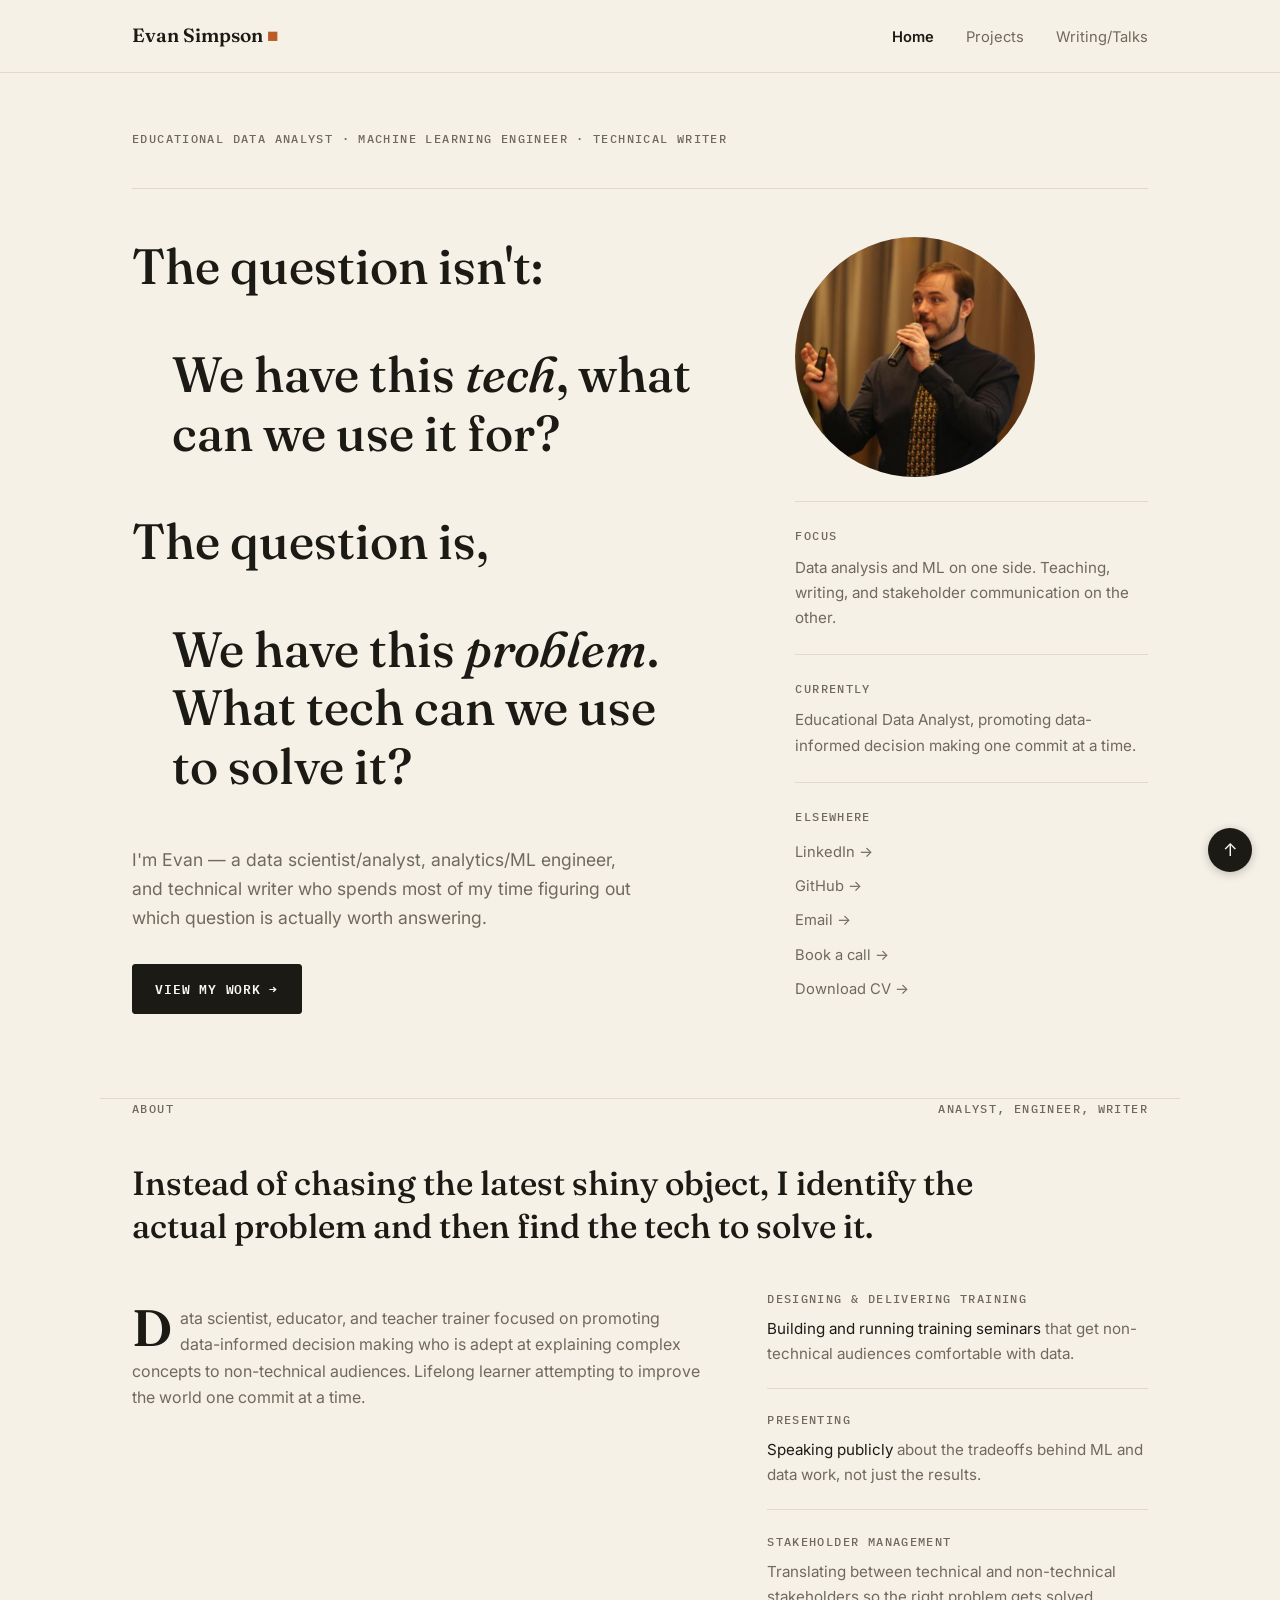
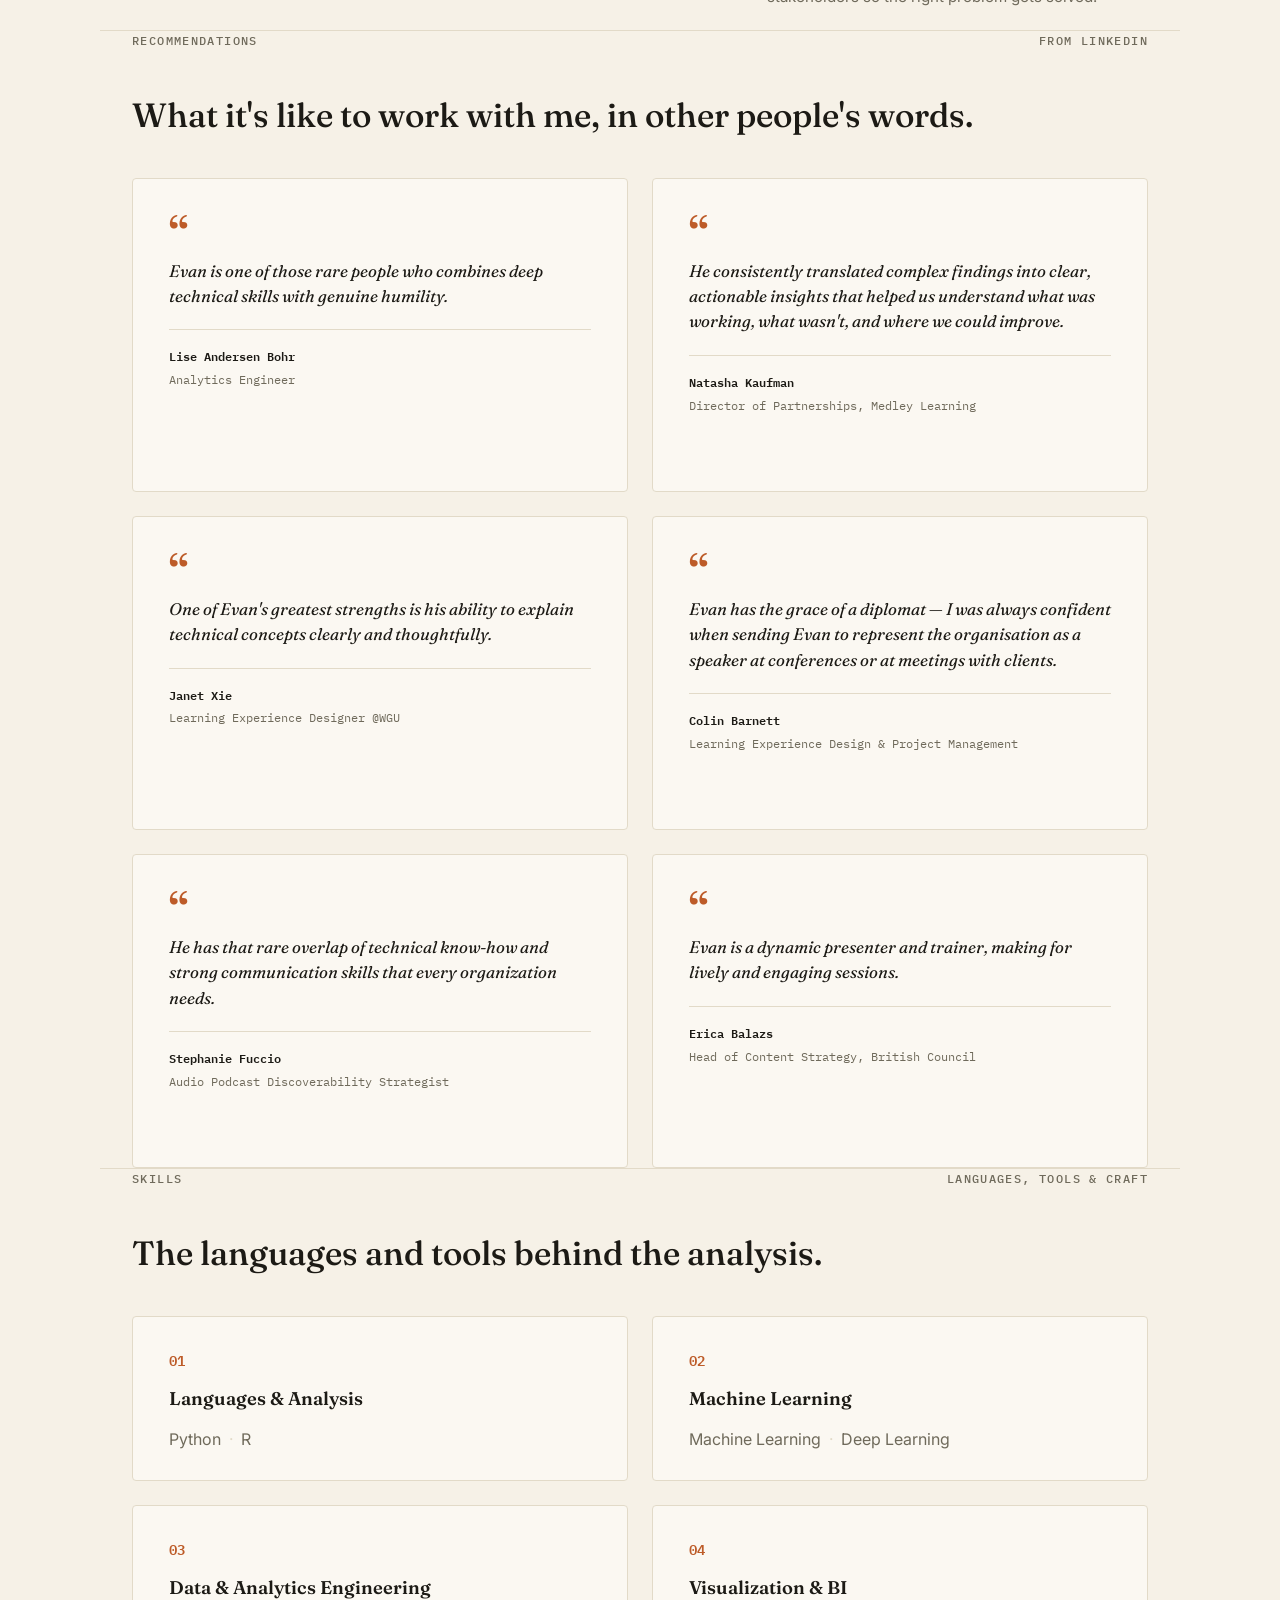
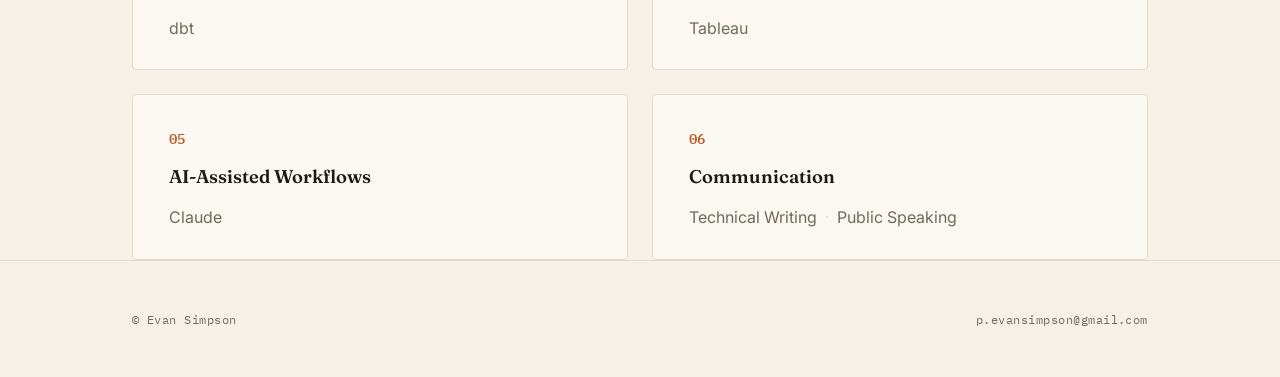
==== index.html @ 8a7291df "Refactor: Skills section" ====
<!DOCTYPE html>
<html lang="en">

<head>
    <meta charset="UTF-8">
    <meta name="viewport" content="width=device-width, initial-scale=1.0">
    <meta http-equiv="X-UA-Compatible" content="ie=edge">
    <link rel="stylesheet" href="https://use.fontawesome.com/releases/v5.4.1/css/all.css"
        integrity="sha384-5sAR7xN1Nv6T6+dT2mhtzEpVJvfS3NScPQTrOxhwjIuvcA67KV2R5Jz6kr4abQsz" crossorigin="anonymous">
    <link rel="stylesheet" href="style.css">
    <title>Evan Simpson's Portfolio</title>
</head>

<body>

    <nav class="site-nav" id="top">
        <div class="container">
            <span class="brand">Evan Simpson <span class="dot">&#9632;</span></span>
            <ul>
                <li><a href="index.html#top" class="active" aria-current="page">Home</a></li>
                <li><a href="projects.html">Projects</a></li>
                <li><a href="writing.html">Writing/Talks</a></li>
            </ul>
            <details class="nav-toggle">
                <summary>Menu</summary>
                <ul>
                    <li><a href="index.html#top" class="active" aria-current="page">Home</a></li>
                    <li><a href="projects.html">Projects</a></li>
                    <li><a href="writing.html">Writing/Talks</a></li>
                </ul>
            </details>
        </div>
    </nav>

    <header class="hero">
        <div class="container">
            <div class="hero-eyebrows">
                <span class="eyebrow">Educational Data Analyst &middot; Machine Learning Engineer &middot; Technical
                    Writer</span>
            </div>
            <div class="hero-grid">
                <div class="hero-main">
                    <h1>The question isn't: <blockquote>We have this <em>tech</em>, what can we use it for?</blockquote>
                        The question
                        is,<blockquote> We have this <em>problem</em>. What tech can we use to solve it?</blockquote>
                    </h1>
                    <p class="lede">I'm Evan — a data scientist/analyst, analytics/ML engineer, and technical writer who
                        spends most of
                        my time figuring out which question is actually worth answering.</p>
                    <a href="projects.html" class="btn">View my work &rarr;</a>
                </div>
                <div class="hero-sidebar">
                    <div class="stat-block hero-photo-row">
                        <img src="images/evan_simpson.png" alt="Evan Simpson presenting at a conference"
                            class="hero-photo">
                    </div>
                    <div class="stat-block">
                        <span class="eyebrow">Focus</span>
                        <p>Data analysis and ML on one side. Teaching, writing, and stakeholder communication on the
                            other.</p>
                    </div>
                    <div class="stat-block">
                        <span class="eyebrow">Currently</span>
                        <p>Educational Data Analyst, promoting data-informed decision making one commit at a time.</p>
                    </div>
                    <div class="stat-block">
                        <span class="eyebrow">Elsewhere</span>
                        <ul class="link-list">
                            <li><a href="https://www.linkedin.com/in/evansimpson1/">LinkedIn &rarr;</a></li>
                            <li><a href="https://github.com/educatorsRlearners">GitHub &rarr;</a></li>
                            <li><a href="mailto:p.evansimpson@gmail.com">Email &rarr;</a></li>
                            <li><a href="https://calendar.app.google/dnzTmX29tyfsdHUd6">Book a call &rarr;</a></li>
                            <li><a
                                    href="https://github.com/educatorsRlearners/portfolio.github.io/blob/master/evan_simpson_cv.pdf">Download
                                    CV &rarr;</a></li>
                        </ul>
                    </div>
                </div>
            </div>
        </div>
    </header>

    <main>

        <section id="about" class="container">
            <div class="section-header">
                <span class="eyebrow">About</span>
                <span class="eyebrow">Analyst, Engineer, Writer</span>
            </div>
            <h2>Instead of chasing the latest shiny object, I identify the actual problem and then find the tech to
                solve it.</h2>
            <div class="about-grid">
                <div class="copy">
                    <p>Data scientist, educator, and teacher trainer focused on promoting data-informed decision
                        making who is adept at explaining complex concepts to non-technical audiences. Lifelong
                        learner attempting to improve the world one commit at a time.</p>
                </div>
                <div class="capabilities">
                    <div class="cap">
                        <span class="eyebrow">Designing &amp; Delivering Training</span>
                        <p><a href="https://www.britishcouncil.cn/en/EAAST/clients">Building and running training
                                seminars</a> that get non-technical audiences comfortable with data.</p>
                    </div>
                    <div class="cap">
                        <span class="eyebrow">Presenting</span>
                        <p><a href="https://youtu.be/BpOrMErz988">Speaking publicly</a> about the tradeoffs behind ML
                            and data work, not just the results.</p>
                    </div>
                    <div class="cap">
                        <span class="eyebrow">Stakeholder Management</span>
                        <p>Translating between technical and non-technical stakeholders so the right problem gets
                            solved.</p>
                    </div>
                </div>
            </div>
        </section>

        <section id="recommendations" class="container">
            <div class="section-header">
                <span class="eyebrow">Recommendations</span>
                <span class="eyebrow">From LinkedIn</span>
            </div>
            <h2>What it's like to work with me, in other people's words.</h2>

            <div class="quote-grid">
                <blockquote class="quote-card">
                    <p>Evan is one of those rare people who combines deep technical skills with genuine
                        humility.</p>
                    <footer><span class="name">Lise Andersen Bohr</span><span class="role">Analytics Engineer</span>
                    </footer>
                </blockquote>
                <blockquote class="quote-card">
                    <p>He consistently translated complex findings into clear, actionable insights that
                        helped us understand what was working, what wasn't, and where we could improve.</p>
                    <footer><span class="name">Natasha Kaufman</span><span class="role">Director of Partnerships,
                            Medley Learning</span></footer>
                </blockquote>
                <blockquote class="quote-card">
                    <p>One of Evan's greatest strengths is his ability to explain technical concepts clearly
                        and thoughtfully.</p>
                    <footer><span class="name">Janet Xie</span><span class="role">Learning Experience Designer @WGU
                        </span></footer>
                </blockquote>
                <blockquote class="quote-card">
                    <p>Evan has the grace of a diplomat &mdash; I was always confident when sending Evan to
                        represent the organisation as a speaker at conferences or at meetings with clients.
                    </p>
                    <footer><span class="name">Colin Barnett</span><span class="role">Learning Experience Design
                            &amp; Project Management</span></footer>
                </blockquote>
                <blockquote class="quote-card">
                    <p>He has that rare overlap of technical know-how and strong communication skills that
                        every organization needs.</p>
                    <footer><span class="name">Stephanie Fuccio</span><span class="role">Audio Podcast
                            Discoverability Strategist</span></footer>
                </blockquote>
                <blockquote class="quote-card">
                    <p>Evan is a dynamic presenter and trainer, making for lively and engaging sessions.</p>
                    <footer><span class="name">Erica Balazs</span><span class="role">Head of Content Strategy,
                            British Council</span></footer>
                </blockquote>
            </div>
        </section>

        <section id="skills" class="container">
            <div class="section-header">
                <span class="eyebrow">Skills</span>
                <span class="eyebrow">Languages, Tools &amp; Craft</span>
            </div>
            <h2>The languages and tools behind the analysis.</h2>

            <div class="skill-grid">
                <div class="skill-card">
                    <span class="skill-card-idx">01</span>
                    <h3>Languages &amp; Analysis</h3>
                    <div class="skills-tags-row">
                        <span>Python</span>
                        <span>R</span>
                    </div>
                </div>
                <div class="skill-card">
                    <span class="skill-card-idx">02</span>
                    <h3>Machine Learning</h3>
                    <div class="skills-tags-row">
                        <span>Machine Learning</span>
                        <span>Deep Learning</span>
                    </div>
                </div>
                <div class="skill-card">
                    <span class="skill-card-idx">03</span>
                    <h3>Data &amp; Analytics Engineering</h3>
                    <div class="skills-tags-row">
                        <span>dbt</span>
                    </div>
                </div>
                <div class="skill-card">
                    <span class="skill-card-idx">04</span>
                    <h3>Visualization &amp; BI</h3>
                    <div class="skills-tags-row">
                        <span>Tableau</span>
                    </div>
                </div>
                <div class="skill-card">
                    <span class="skill-card-idx">05</span>
                    <h3>AI-Assisted Workflows</h3>
                    <div class="skills-tags-row">
                        <span>Claude</span>
                    </div>
                </div>
                <div class="skill-card">
                    <span class="skill-card-idx">06</span>
                    <h3>Communication</h3>
                    <div class="skills-tags-row">
                        <span>Technical Writing</span>
                        <span>Public Speaking</span>
                    </div>
                </div>
            </div>
        </section>

    </main>

    <footer>
        <div class="container">
            <span>&copy; Evan Simpson</span>
            <a href="mailto:p.evansimpson@gmail.com">p.evansimpson@gmail.com</a>
        </div>
    </footer>

    <a href="#top" class="back-to-top" aria-label="Back to top">&uarr;</a>

</body>

</html>
---- style.css ----
/* global */
@import url('https://fonts.googleapis.com/css2?family=Fraunces:ital,opsz,wght@0,9..144,400;0,9..144,600;1,9..144,500;1,9..144,600&family=IBM+Plex+Mono:wght@500;600&family=Inter:wght@400;500;600;700&display=swap');

:root {
    --bg: #f6f1e7;
    --surface: #fbf8f2;
    --border: #e2dac8;
    --ink: #1c1a15;
    --muted: #6f6a5b;
    --accent: #bd5b28;
}

* {
    box-sizing: border-box;
}

html {
    scroll-behavior: smooth;
}

body {
    margin: 0;
    padding: 0;
    font-family: 'Inter', sans-serif;
    background-color: var(--bg);
    color: var(--muted);
    line-height: 1.65;
}

a {
    color: var(--ink);
    text-decoration: none;
}

.container {
    max-width: 1080px;
    margin: 0 auto;
    padding: 0 2rem;
}

/* eyebrow / mono label system */
.eyebrow {
    font-family: 'IBM Plex Mono', monospace;
    font-size: 0.72rem;
    font-weight: 500;
    letter-spacing: 0.12em;
    text-transform: uppercase;
    color: var(--muted);
    display: flex;
    align-items: baseline;
    gap: 0.5rem;
}

/* nav */
.site-nav {
    border-bottom: 1px solid var(--border);
    background: var(--bg);
}

.site-nav .container {
    display: flex;
    align-items: center;
    justify-content: space-between;
    height: 4.5rem;
}

.site-nav .brand {
    font-family: 'Fraunces', serif;
    font-size: 1.2rem;
    font-weight: 600;
    color: var(--ink);
}

.site-nav .brand .dot {
    color: var(--accent);
}

.site-nav ul {
    list-style: none;
    display: flex;
    gap: 2rem;
    margin: 0;
    padding: 0;
}

.site-nav ul a {
    font-size: 0.92rem;
    color: var(--muted);
    transition: color 0.15s;
}

.site-nav ul a:hover {
    color: var(--ink);
}

.site-nav ul a.active {
    color: var(--ink);
    font-weight: 600;
}

/* mobile nav toggle (CSS-only, no JS) */
.nav-toggle {
    display: none;
}

/* hero */
.hero {
    padding: 3.5rem 0 4.5rem;
}

.hero-eyebrows {
    display: flex;
    justify-content: space-between;
    padding-bottom: 2.5rem;
    border-bottom: 1px solid var(--border);
    margin-bottom: 3rem;
}

.hero-grid {
    display: grid;
    grid-template-columns: 1.7fr 1fr;
    gap: 4rem;
}

.hero h1 {
    font-family: 'Fraunces', serif;
    font-weight: 500;
    font-size: 3.1rem;
    line-height: 1.18;
    color: var(--ink);
    margin: 0 0 1.5rem;
}

.hero h1 em {
    font-style: italic;
}

.hero h1 .accent {
    font-style: italic;
    color: var(--accent);
}

.hero .lede {
    font-size: 1.1rem;
    max-width: 46ch;
    margin: 0 0 2rem;
}

.btn {
    display: inline-flex;
    align-items: center;
    gap: 0.5rem;
    font-family: 'IBM Plex Mono', monospace;
    font-size: 0.8rem;
    letter-spacing: 0.06em;
    text-transform: uppercase;
    font-weight: 600;
    color: var(--surface);
    background: var(--ink);
    border: 1px solid var(--ink);
    padding: 0.85rem 1.4rem;
    border-radius: 3px;
    transition: background 0.15s, color 0.15s;
}

.btn:hover {
    background: var(--accent);
    border-color: var(--accent);
}

/* hero sidebar */
.hero-sidebar {
    display: flex;
    flex-direction: column;
}

.hero-sidebar .stat-block {
    padding: 1.5rem 0;
    border-bottom: 1px solid var(--border);
}

.hero-sidebar .stat-block:first-child {
    padding-top: 0;
}

.hero-sidebar .stat-block:last-child {
    border-bottom: none;
}

.hero-photo-row {
    display: flex;
    align-items: center;
    gap: 1.25rem;
}

.hero-photo {
    width: 240px;
    height: 240px;
    border-radius: 50%;
    object-fit: cover;
    object-position: center 15%;
    flex-shrink: 0;
}

.hero-photo-row .name {
    font-family: 'Fraunces', serif;
    font-weight: 600;
    color: var(--ink);
    font-size: 1.05rem;
}

.stat-block p {
    margin: 0.6rem 0 0;
    font-size: 0.95rem;
}

.stat-block .link-list {
    list-style: none;
    margin: 0.75rem 0 0;
    padding: 0;
    display: flex;
    flex-direction: column;
    gap: 0.5rem;
}

.stat-block .link-list a {
    font-size: 0.92rem;
    color: var(--muted);
    transition: color 0.15s;
}

.stat-block .link-list a:hover {
    color: var(--accent);
}

/* sections */
section {
    padding: 4.5rem 0;
    border-top: 1px solid var(--border);
}

.section-header {
    display: flex;
    justify-content: space-between;
    align-items: baseline;
    margin-bottom: 2.75rem;
}

section h2,
.page-title h1 {
    font-family: 'Fraunces', serif;
    font-weight: 500;
    font-size: 2.1rem;
    line-height: 1.3;
    color: var(--ink);
    max-width: 42ch;
    margin: 0 0 2.5rem;
}

section h2 em {
    font-style: italic;
    color: var(--accent);
}

/* page-title (Projects / Writing page headers, reuses .hero-eyebrows) */
.page-title {
    padding: 3rem 0 1rem;
}

.page-title h1 {
    margin: 0;
}

/* about */
#about .about-grid {
    display: grid;
    grid-template-columns: 1.5fr 1fr;
    gap: 4rem;
}

#about .about-grid>.copy p:first-of-type::first-letter {
    font-family: 'Fraunces', serif;
    font-size: 3.2rem;
    font-weight: 600;
    color: var(--ink);
    float: left;
    line-height: 0.85;
    padding: 0.1rem 0.5rem 0 0;
}

#about .capabilities {
    display: flex;
    flex-direction: column;
}

#about .capabilities .cap {
    padding: 1.35rem 0;
    border-bottom: 1px solid var(--border);
}

#about .capabilities .cap:first-child {
    padding-top: 0;
}

#about .capabilities .cap:last-child {
    border-bottom: none;
}

#about .capabilities .eyebrow {
    margin-bottom: 0.5rem;
}

#about .capabilities p {
    margin: 0;
    font-size: 0.95rem;
}

/* index rows (skills, projects, writing) */
.index-row {
    display: grid;
    grid-template-columns: 3rem 1fr;
    gap: 1.5rem;
    padding: 1.75rem 0;
    border-top: 1px solid var(--border);
}

.index-row .idx {
    font-family: 'IBM Plex Mono', monospace;
    font-size: 0.85rem;
    color: var(--accent);
    font-weight: 600;
    padding-top: 0.2rem;
}

.index-row h3 {
    font-family: 'Fraunces', serif;
    font-weight: 600;
    font-size: 1.15rem;
    color: var(--ink);
    margin: 0 0 0.5rem;
}

.index-row h3 a {
    color: var(--ink);
}

.index-row h3 a:hover {
    color: var(--accent);
}

.index-row p {
    margin: 0 0 0.6rem;
    font-size: 0.98rem;
}

.tag-line {
    font-family: 'IBM Plex Mono', monospace;
    font-size: 0.78rem;
    color: var(--muted);
    letter-spacing: 0.02em;
}

.tag-line .impact {
    color: var(--accent);
    text-transform: uppercase;
    letter-spacing: 0.08em;
    font-weight: 600;
    margin-right: 0.5rem;
}

.skills-tags-row {
    display: flex;
    flex-wrap: wrap;
    gap: 0.4rem 0;
}

.skills-tags-row span:not(:last-child)::after {
    content: "\00b7";
    margin: 0 0.5rem;
    color: var(--border);
}

.skills-tags-row a {
    color: var(--muted);
}

.skills-tags-row a:hover {
    color: var(--accent);
}

/* recommendations */
.quote-grid {
    display: grid;
    grid-template-columns: 1fr 1fr;
    gap: 1.5rem;
}

.quote-card {
    margin: 0;
    padding: 2rem 2.25rem 1.75rem;
    background: var(--surface);
    border: 1px solid var(--border);
    border-radius: 4px;
}

.quote-card::before {
    content: "\201C";
    display: block;
    font-family: 'Fraunces', serif;
    font-weight: 600;
    font-size: 2.75rem;
    line-height: 1;
    color: var(--accent);
    margin-bottom: 0.25rem;
}

.quote-card p {
    font-family: 'Fraunces', serif;
    font-style: italic;
    font-size: 1.05rem;
    color: var(--ink);
    line-height: 1.5;
    margin: 0 0 1.25rem;
}

.quote-card footer {
    font-family: 'IBM Plex Mono', monospace;
    font-size: 0.78rem;
    color: var(--muted);
    display: flex;
    flex-direction: column;
    gap: 0.15rem;
    padding-top: 1rem;
    border-top: 1px solid var(--border);
}

.quote-card .name {
    color: var(--ink);
    font-weight: 600;
}

/* skills */
.skill-grid {
    display: grid;
    grid-template-columns: 1fr 1fr;
    gap: 1.5rem;
}

.skill-card {
    margin: 0;
    padding: 2rem 2.25rem 1.75rem;
    background: var(--surface);
    border: 1px solid var(--border);
    border-radius: 4px;
}

.skill-card-idx {
    display: block;
    font-family: 'IBM Plex Mono', monospace;
    font-size: 0.85rem;
    font-weight: 600;
    color: var(--accent);
    margin-bottom: 0.75rem;
}

.skill-card h3 {
    font-family: 'Fraunces', serif;
    font-weight: 600;
    font-size: 1.15rem;
    color: var(--ink);
    margin: 0 0 0.75rem;
}

.writing-subhead {
    font-family: 'IBM Plex Mono', monospace;
    font-size: 0.75rem;
    letter-spacing: 0.1em;
    text-transform: uppercase;
    color: var(--accent);
    margin: 2.5rem 0 0;
    padding-top: 2.5rem;
    border-top: 1px solid var(--border);
}

.writing-subhead:first-of-type {
    margin-top: 0;
    padding-top: 0;
    border-top: none;
}

.writing-subhead+.index-row {
    border-top: none;
    padding-top: 1.5rem;
}

/* footer */
footer {
    padding: 3rem 0;
    border-top: 1px solid var(--border);
}

footer .container {
    display: flex;
    justify-content: space-between;
    align-items: center;
    font-family: 'IBM Plex Mono', monospace;
    font-size: 0.78rem;
    letter-spacing: 0.04em;
    color: var(--muted);
}

footer a {
    color: var(--muted);
}

footer a:hover {
    color: var(--accent);
}

/* back to top */
.back-to-top {
    display: flex;
    align-items: center;
    justify-content: center;
    position: fixed;
    right: 1.75rem;
    bottom: 1.75rem;
    width: 2.75rem;
    height: 2.75rem;
    border-radius: 50%;
    background: var(--ink);
    color: var(--surface);
    font-size: 1.1rem;
    line-height: 1;
    box-shadow: 0 2px 10px rgba(28, 26, 21, 0.25);
    transition: background 0.15s;
    z-index: 20;
}

.back-to-top:hover {
    background: var(--accent);
}

/* responsive */
@media(max-width: 860px) {

    .hero-grid,
    #about .about-grid {
        grid-template-columns: 1fr;
        gap: 2.5rem;
    }

    .quote-grid,
    .skill-grid {
        grid-template-columns: 1fr;
    }

    .quote-card::before {
        font-size: 2.2rem;
    }

    .hero h1 {
        font-size: 2.3rem;
    }

    .site-nav ul {
        display: none;
    }

    section h2,
    .page-title h1 {
        font-size: 1.7rem;
    }

    .section-header {
        flex-direction: column;
        align-items: flex-start;
        gap: 0.5rem;
    }

    .site-nav .container {
        position: relative;
    }

    .nav-toggle {
        display: block;
    }

    .nav-toggle summary {
        list-style: none;
        cursor: pointer;
        font-family: 'IBM Plex Mono', monospace;
        font-size: 0.8rem;
        letter-spacing: 0.06em;
        text-transform: uppercase;
        color: var(--ink);
    }

    .nav-toggle summary::-webkit-details-marker {
        display: none;
    }

    .nav-toggle summary::after {
        content: "\2261";
        margin-left: 0.5rem;
    }

    .nav-toggle[open] summary::after {
        content: "\2715";
    }

    .nav-toggle ul {
        list-style: none;
        display: flex;
        flex-direction: column;
        gap: 1.25rem;
        margin: 0;
        padding: 1.5rem 2rem;
        position: absolute;
        top: 4.5rem;
        left: 0;
        right: 0;
        background: var(--bg);
        border-bottom: 1px solid var(--border);
        z-index: 10;
    }

    .nav-toggle ul a {
        font-size: 0.92rem;
        color: var(--muted);
    }

    .nav-toggle ul a.active {
        color: var(--ink);
        font-weight: 600;
    }
}
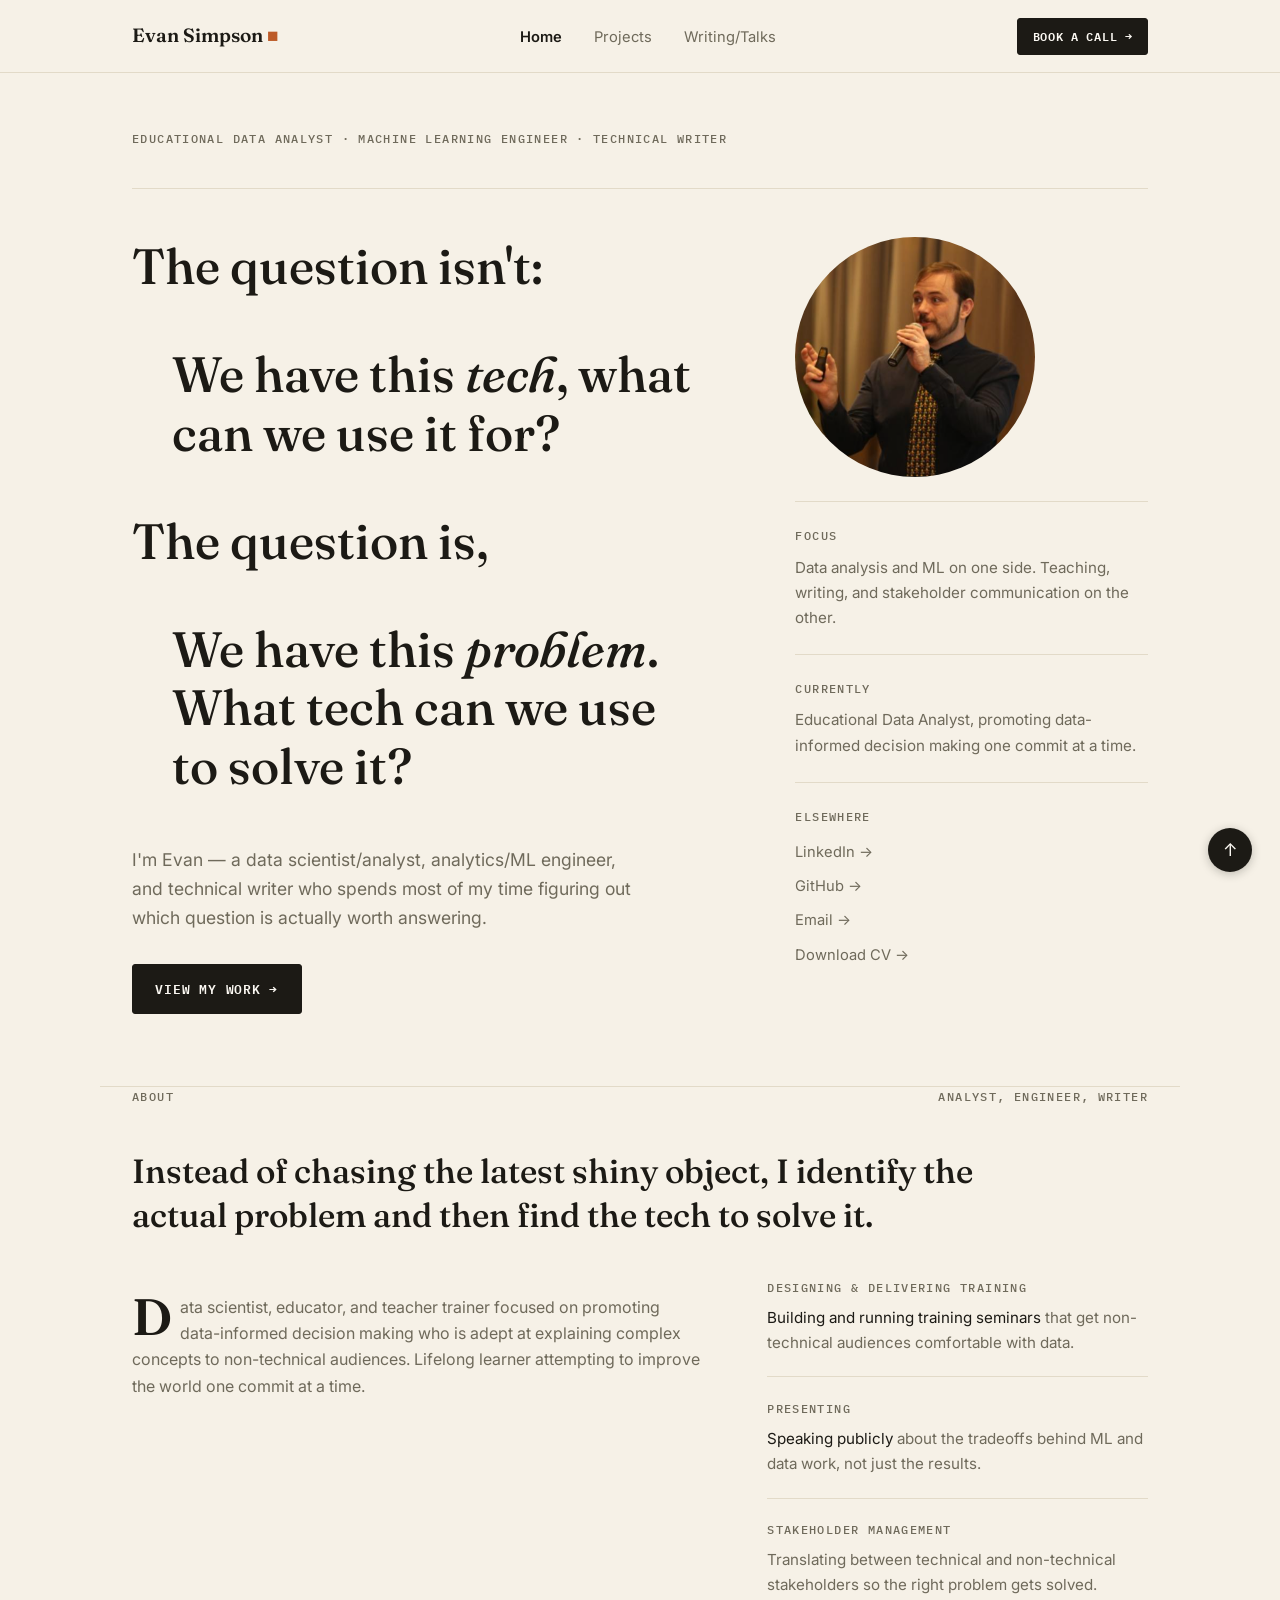
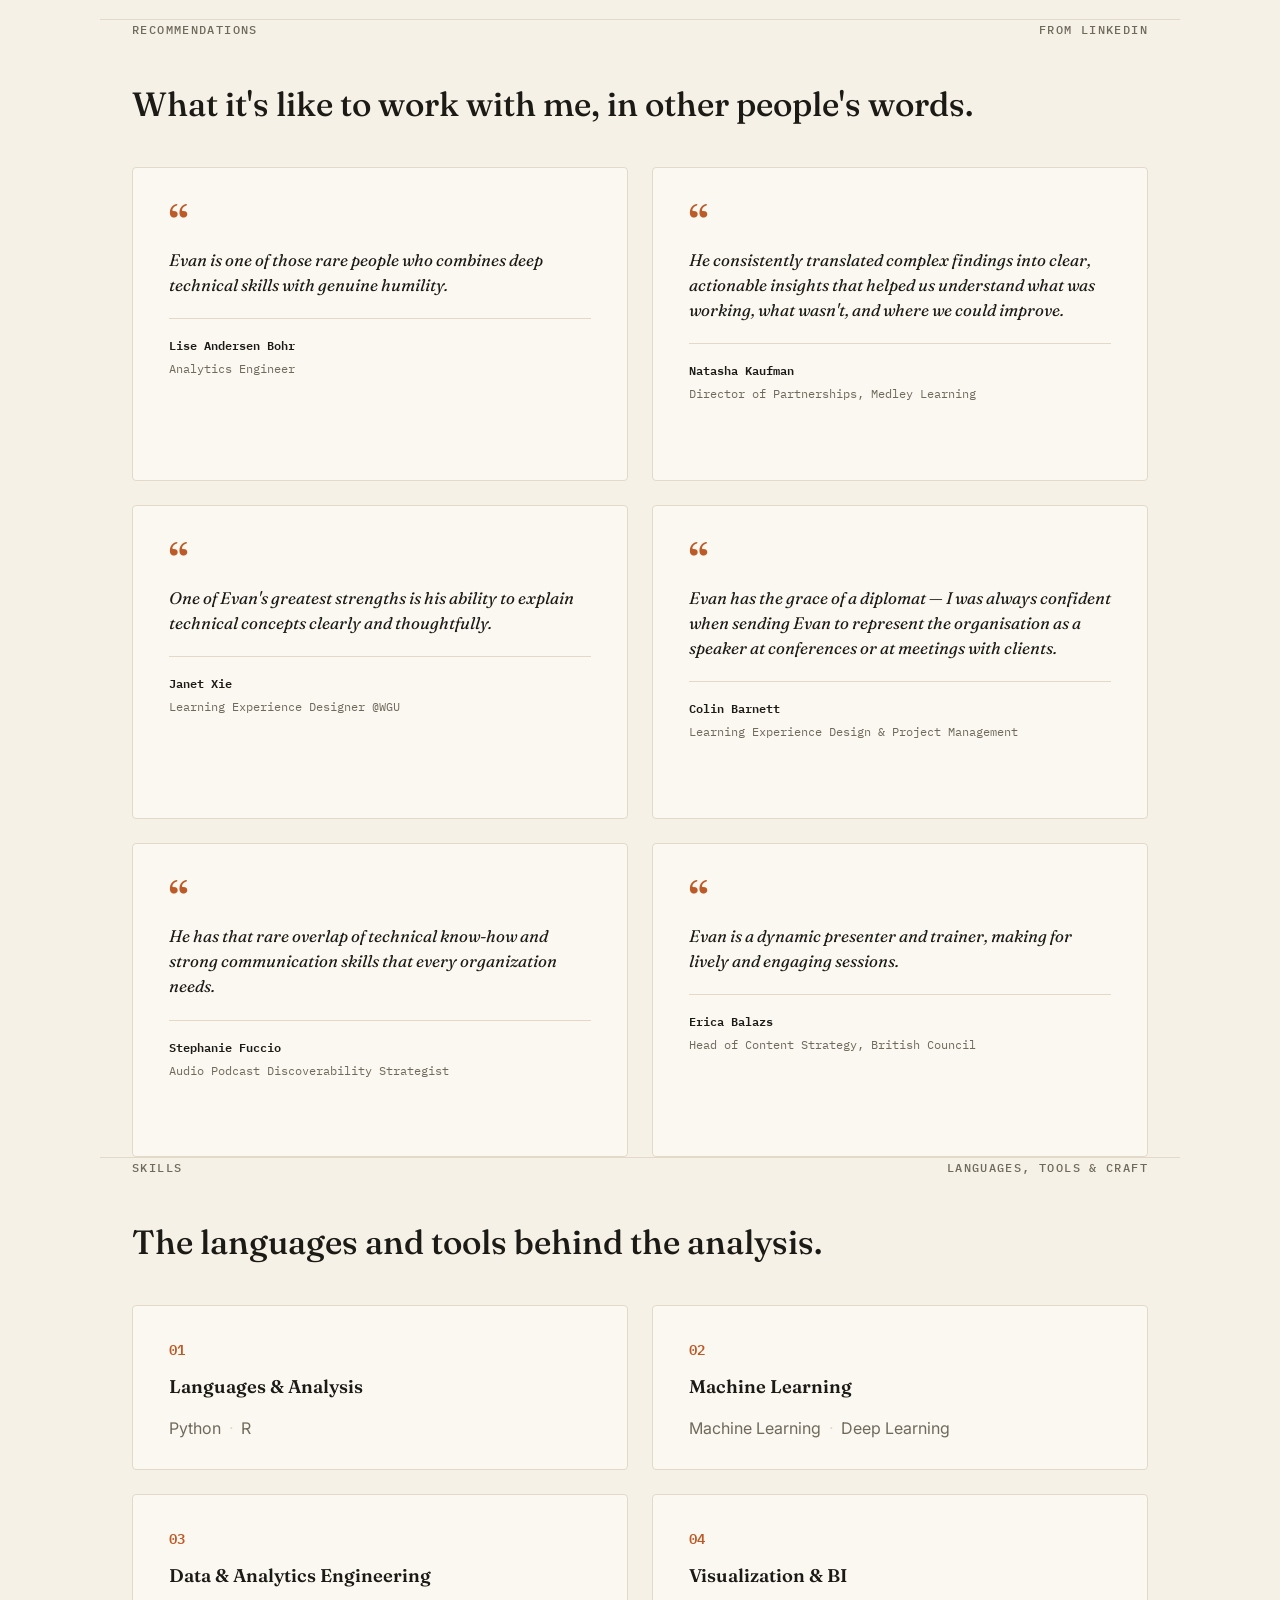
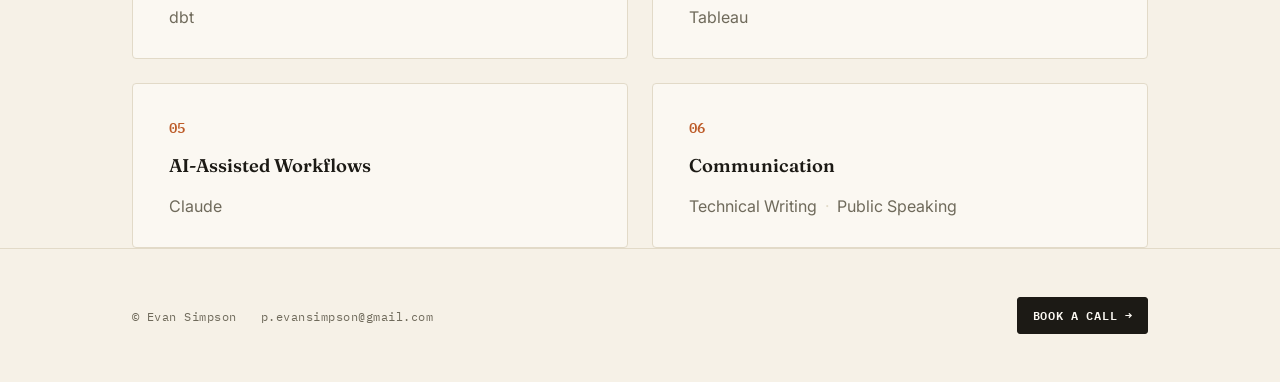
==== commit f19a2ce5: "Refactor: Creates 'Book A Call' Button" ====
--- a/index.html
+++ b/index.html
@@ -21,14 +21,17 @@
                 <li><a href="projects.html">Projects</a></li>
                 <li><a href="writing.html">Writing/Talks</a></li>
             </ul>
-            <details class="nav-toggle">
-                <summary>Menu</summary>
-                <ul>
-                    <li><a href="index.html#top" class="active" aria-current="page">Home</a></li>
-                    <li><a href="projects.html">Projects</a></li>
-                    <li><a href="writing.html">Writing/Talks</a></li>
-                </ul>
-            </details>
+            <div class="nav-actions">
+                <a href="https://calendar.app.google/dnzTmX29tyfsdHUd6" class="btn btn-sm nav-cta">Book a call &rarr;</a>
+                <details class="nav-toggle">
+                    <summary>Menu</summary>
+                    <ul>
+                        <li><a href="index.html#top" class="active" aria-current="page">Home</a></li>
+                        <li><a href="projects.html">Projects</a></li>
+                        <li><a href="writing.html">Writing/Talks</a></li>
+                    </ul>
+                </details>
+            </div>
         </div>
     </nav>
 
@@ -69,7 +72,6 @@
                             <li><a href="https://www.linkedin.com/in/evansimpson1/">LinkedIn &rarr;</a></li>
                             <li><a href="https://github.com/educatorsRlearners">GitHub &rarr;</a></li>
                             <li><a href="mailto:p.evansimpson@gmail.com">Email &rarr;</a></li>
-                            <li><a href="https://calendar.app.google/dnzTmX29tyfsdHUd6">Book a call &rarr;</a></li>
                             <li><a
                                     href="https://github.com/educatorsRlearners/portfolio.github.io/blob/master/evan_simpson_cv.pdf">Download
                                     CV &rarr;</a></li>
@@ -222,8 +224,11 @@
 
     <footer>
         <div class="container">
-            <span>&copy; Evan Simpson</span>
-            <a href="mailto:p.evansimpson@gmail.com">p.evansimpson@gmail.com</a>
+            <div class="footer-meta">
+                <span>&copy; Evan Simpson</span>
+                <a href="mailto:p.evansimpson@gmail.com">p.evansimpson@gmail.com</a>
+            </div>
+            <a href="https://calendar.app.google/dnzTmX29tyfsdHUd6" class="btn btn-sm">Book a call &rarr;</a>
         </div>
     </footer>
 
--- a/style.css
+++ b/style.css
@@ -98,6 +98,12 @@
     font-weight: 600;
 }
 
+.nav-actions {
+    display: flex;
+    align-items: center;
+    gap: 1.25rem;
+}
+
 /* mobile nav toggle (CSS-only, no JS) */
 .nav-toggle {
     display: none;
@@ -166,6 +172,11 @@
 .btn:hover {
     background: var(--accent);
     border-color: var(--accent);
+}
+
+.btn-sm {
+    padding: 0.5rem 0.9rem;
+    font-size: 0.72rem;
 }
 
 /* hero sidebar */
@@ -507,6 +518,12 @@
     font-size: 0.78rem;
     letter-spacing: 0.04em;
     color: var(--muted);
+}
+
+.footer-meta {
+    display: flex;
+    align-items: center;
+    gap: 1.5rem;
 }
 
 footer a {
@@ -634,4 +651,27 @@
         color: var(--ink);
         font-weight: 600;
     }
+
+    .nav-actions {
+        gap: 0.75rem;
+    }
+
+    .nav-cta {
+        padding: 0.4rem 0.7rem;
+        font-size: 0.68rem;
+    }
+}
+
+@media(max-width: 480px) {
+    footer .container {
+        flex-direction: column;
+        align-items: flex-start;
+        gap: 1rem;
+    }
+
+    .footer-meta {
+        flex-direction: column;
+        align-items: flex-start;
+        gap: 0.4rem;
+    }
 }
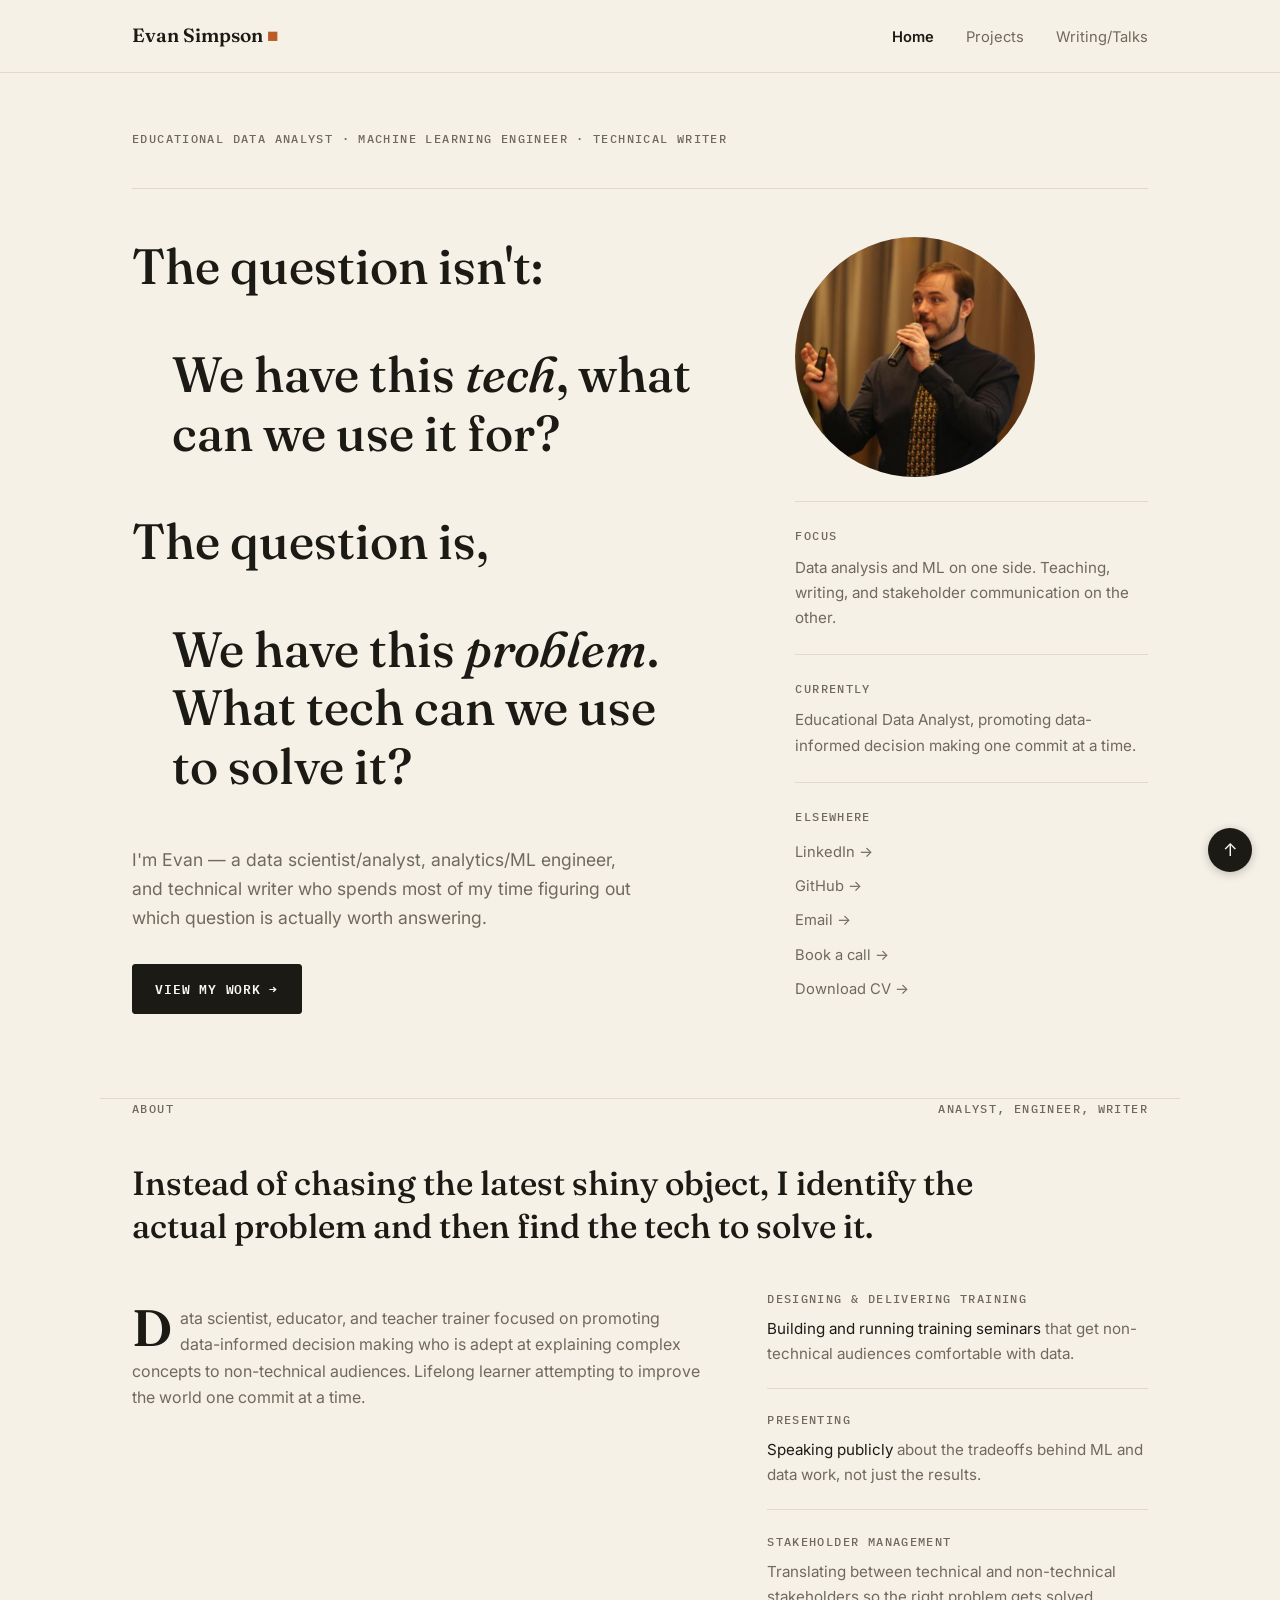
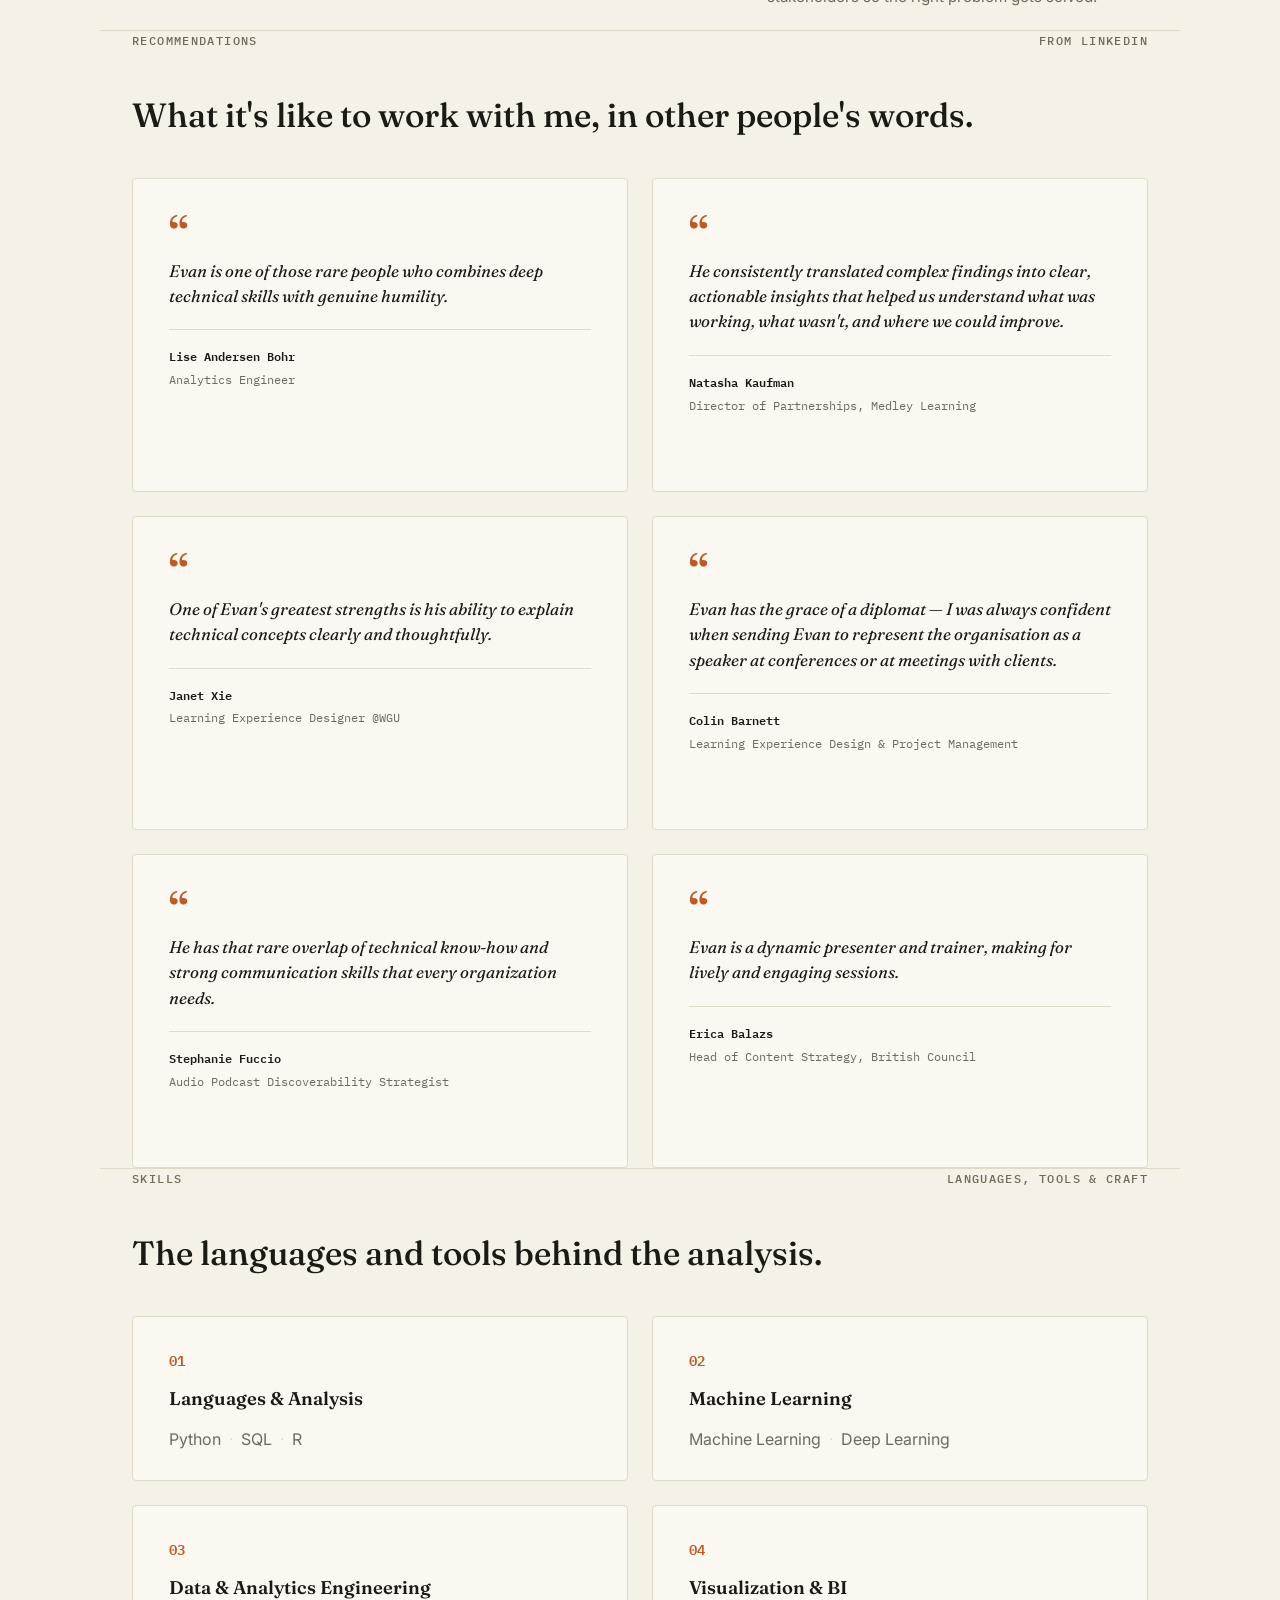
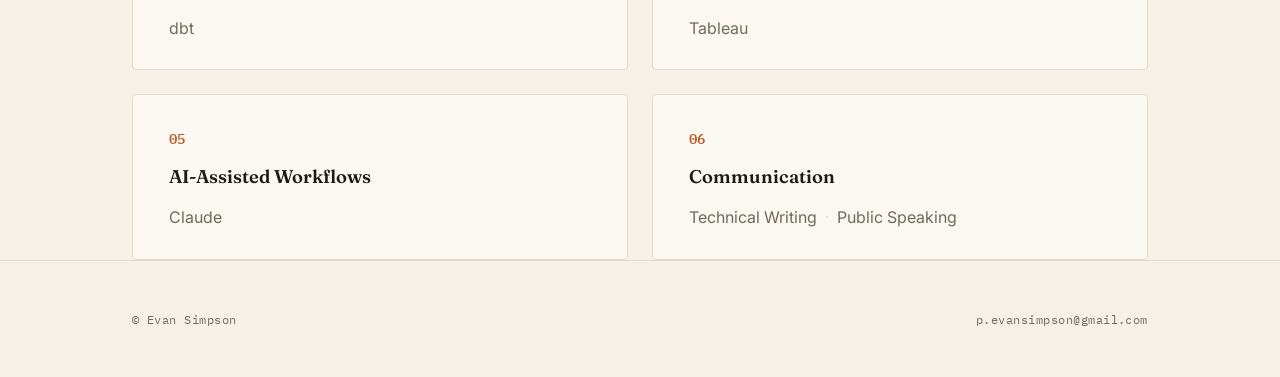
==== commit c500879d: "Feature: Adds SQL under languages" ====
--- a/index.html
+++ b/index.html
@@ -21,17 +21,14 @@
                 <li><a href="projects.html">Projects</a></li>
                 <li><a href="writing.html">Writing/Talks</a></li>
             </ul>
-            <div class="nav-actions">
-                <a href="https://calendar.app.google/dnzTmX29tyfsdHUd6" class="btn btn-sm nav-cta">Book a call &rarr;</a>
-                <details class="nav-toggle">
-                    <summary>Menu</summary>
-                    <ul>
-                        <li><a href="index.html#top" class="active" aria-current="page">Home</a></li>
-                        <li><a href="projects.html">Projects</a></li>
-                        <li><a href="writing.html">Writing/Talks</a></li>
-                    </ul>
-                </details>
-            </div>
+            <details class="nav-toggle">
+                <summary>Menu</summary>
+                <ul>
+                    <li><a href="index.html#top" class="active" aria-current="page">Home</a></li>
+                    <li><a href="projects.html">Projects</a></li>
+                    <li><a href="writing.html">Writing/Talks</a></li>
+                </ul>
+            </details>
         </div>
     </nav>
 
@@ -72,6 +69,7 @@
                             <li><a href="https://www.linkedin.com/in/evansimpson1/">LinkedIn &rarr;</a></li>
                             <li><a href="https://github.com/educatorsRlearners">GitHub &rarr;</a></li>
                             <li><a href="mailto:p.evansimpson@gmail.com">Email &rarr;</a></li>
+                            <li><a href="https://calendar.app.google/dnzTmX29tyfsdHUd6">Book a call &rarr;</a></li>
                             <li><a
                                     href="https://github.com/educatorsRlearners/portfolio.github.io/blob/master/evan_simpson_cv.pdf">Download
                                     CV &rarr;</a></li>
@@ -177,6 +175,7 @@
                     <h3>Languages &amp; Analysis</h3>
                     <div class="skills-tags-row">
                         <span>Python</span>
+                        <span>SQL</span>
                         <span>R</span>
                     </div>
                 </div>
@@ -224,11 +223,8 @@
 
     <footer>
         <div class="container">
-            <div class="footer-meta">
-                <span>&copy; Evan Simpson</span>
-                <a href="mailto:p.evansimpson@gmail.com">p.evansimpson@gmail.com</a>
-            </div>
-            <a href="https://calendar.app.google/dnzTmX29tyfsdHUd6" class="btn btn-sm">Book a call &rarr;</a>
+            <span>&copy; Evan Simpson</span>
+            <a href="mailto:p.evansimpson@gmail.com">p.evansimpson@gmail.com</a>
         </div>
     </footer>
 
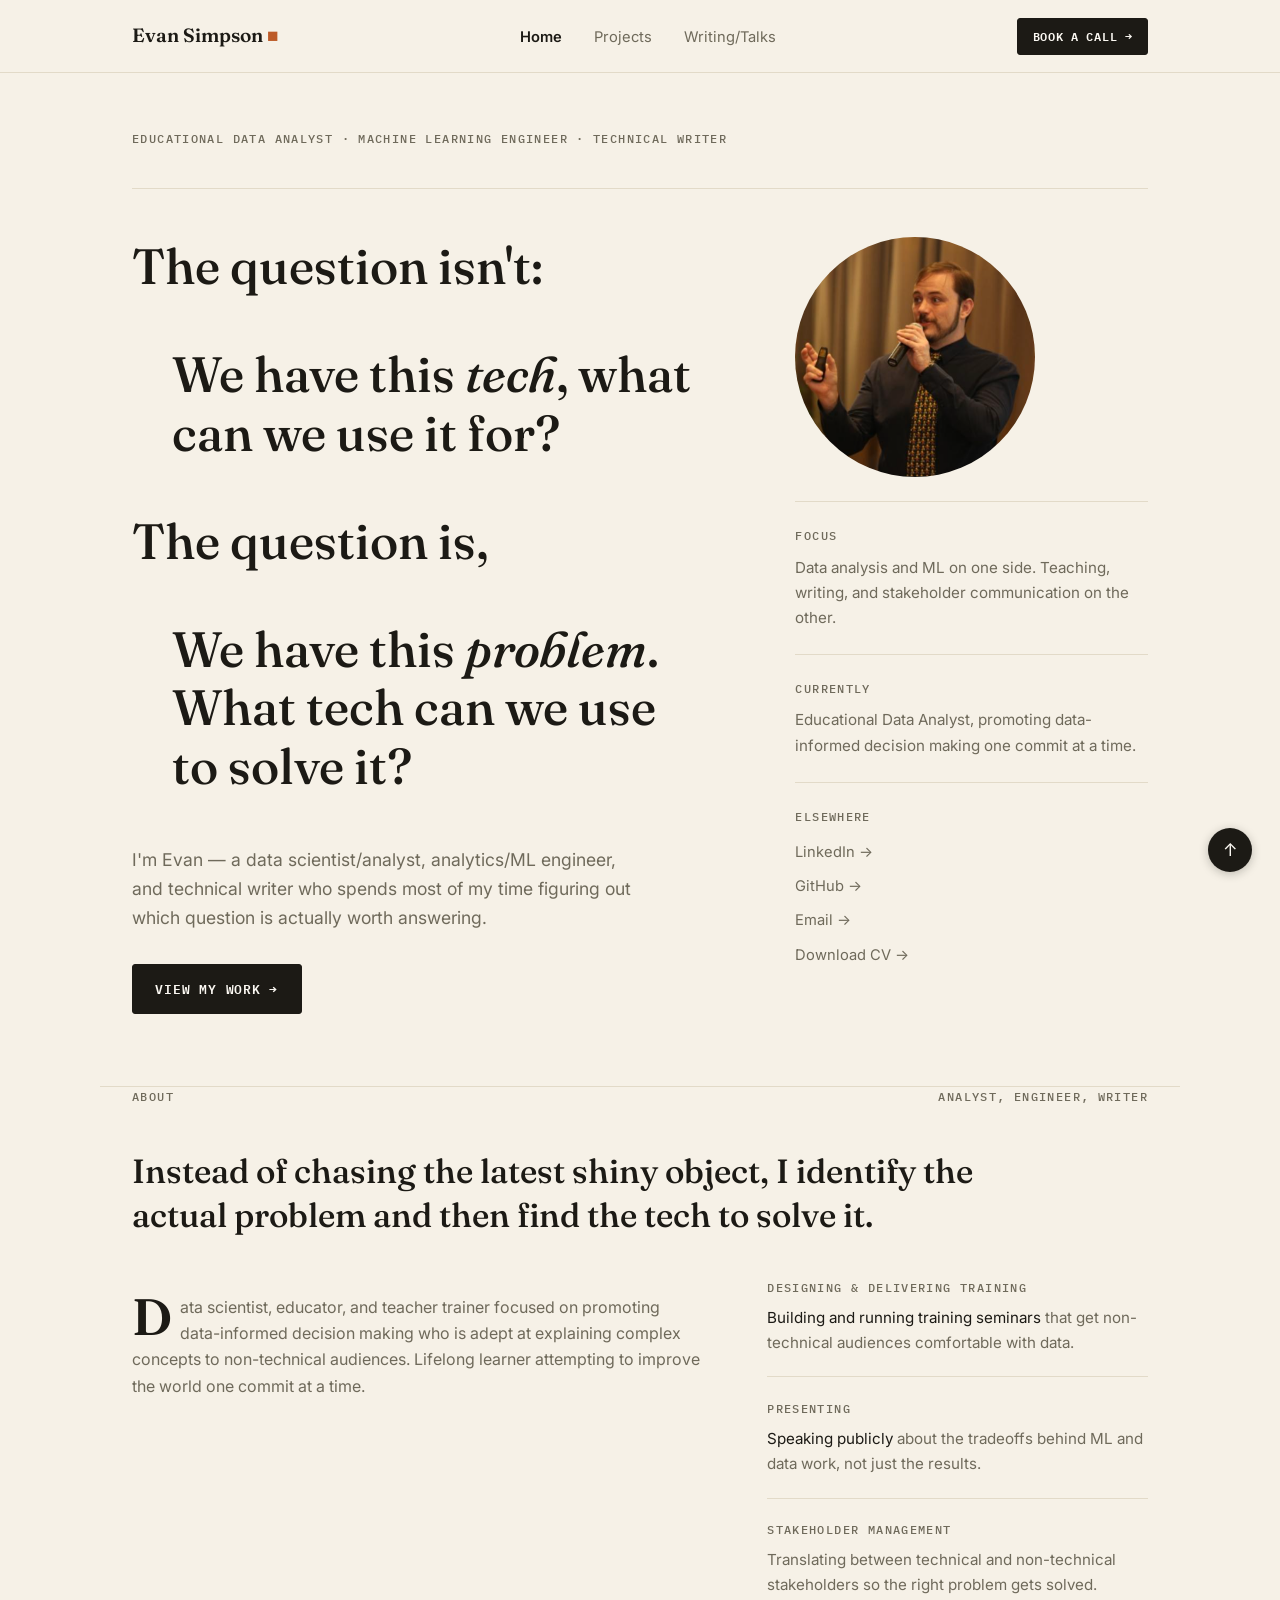
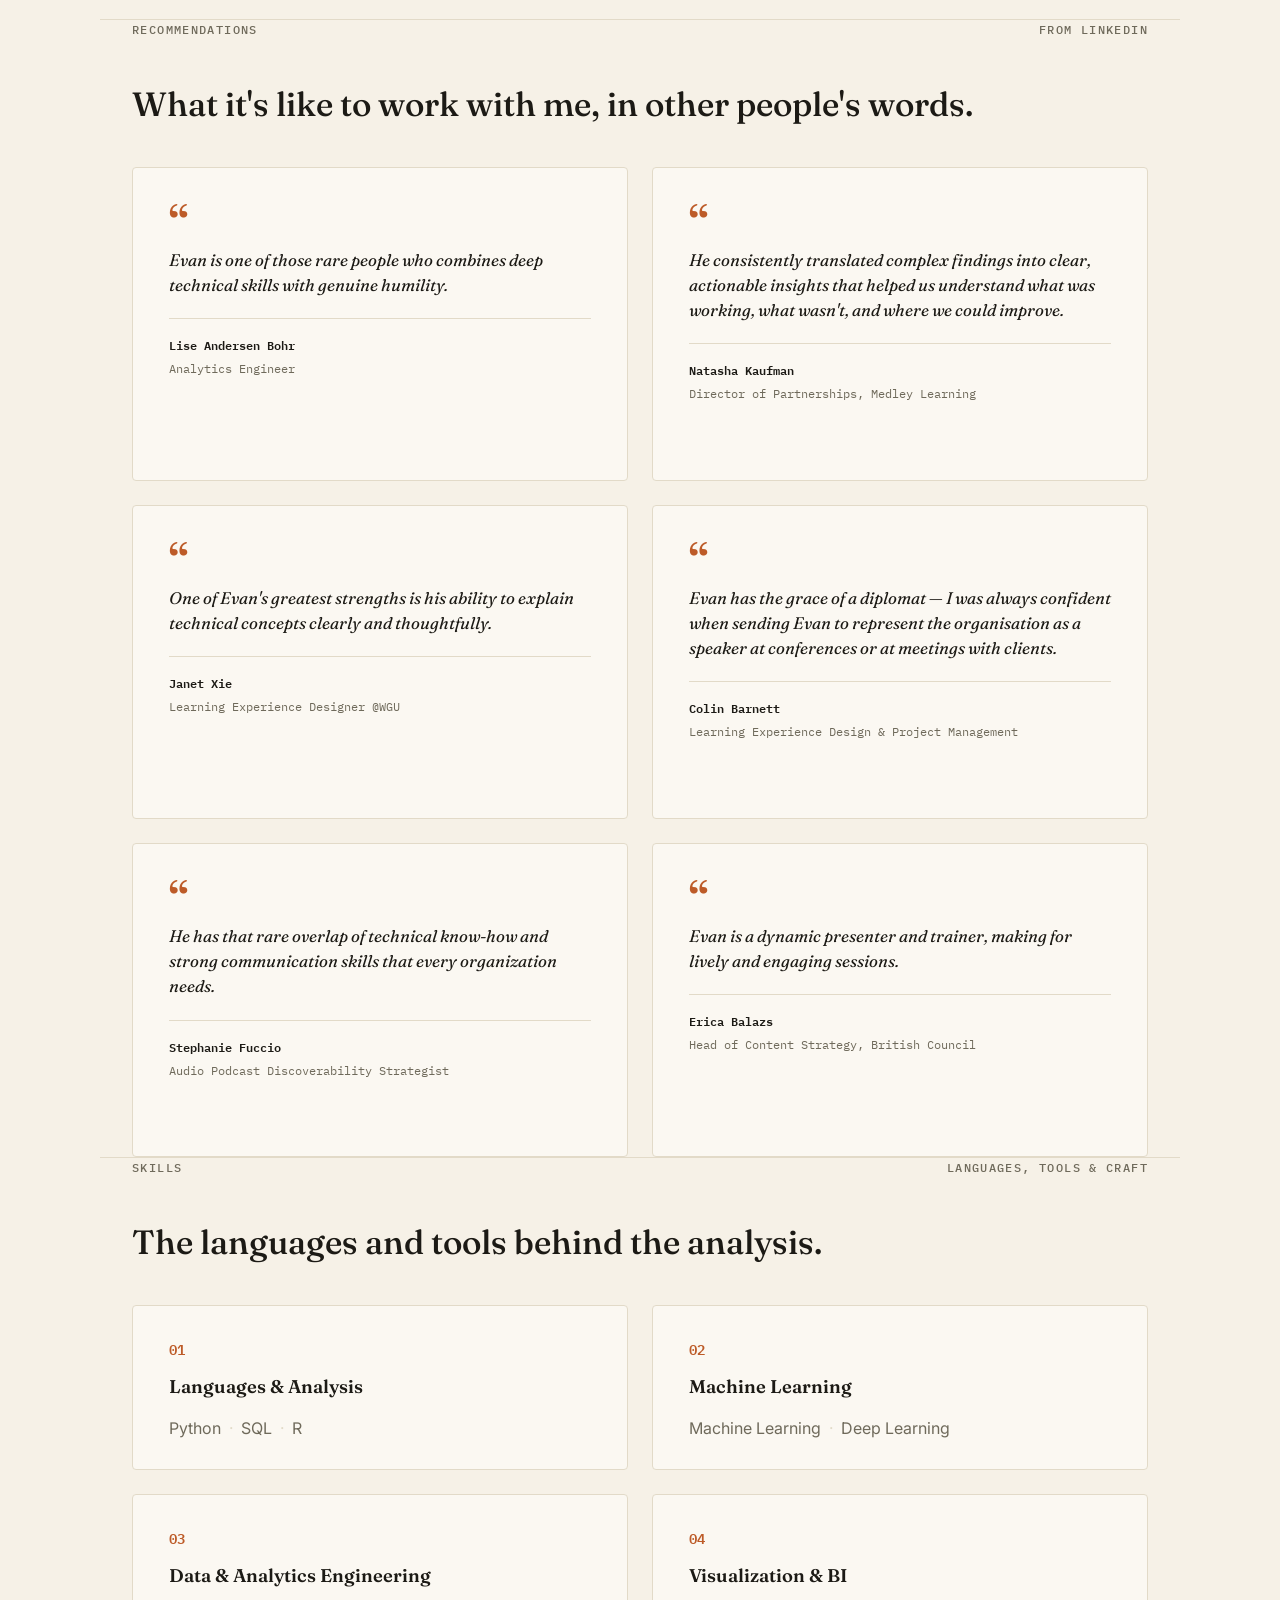
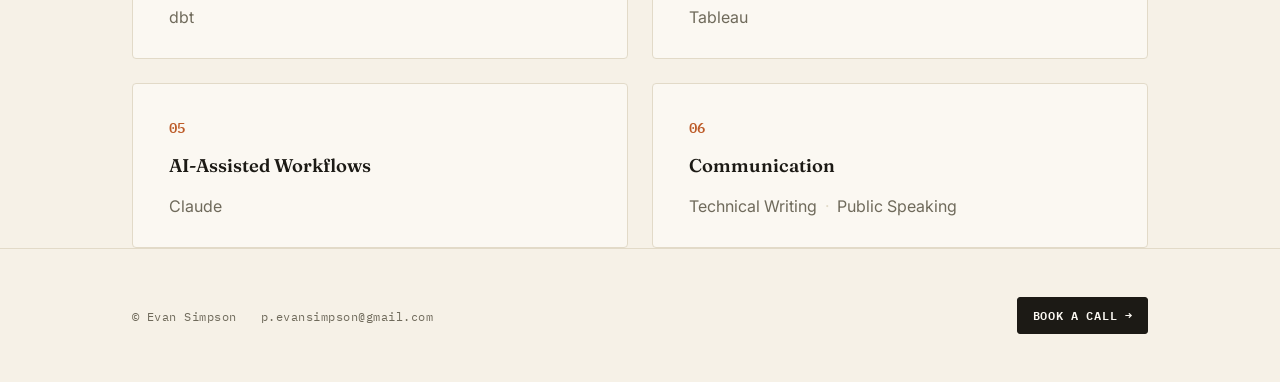
==== commit 80f682d6: "Merge branch 'master' of https://github.com/educatorsRlearners/portfolio.github.io" ====
--- a/index.html
+++ b/index.html
@@ -21,14 +21,17 @@
                 <li><a href="projects.html">Projects</a></li>
                 <li><a href="writing.html">Writing/Talks</a></li>
             </ul>
-            <details class="nav-toggle">
-                <summary>Menu</summary>
-                <ul>
-                    <li><a href="index.html#top" class="active" aria-current="page">Home</a></li>
-                    <li><a href="projects.html">Projects</a></li>
-                    <li><a href="writing.html">Writing/Talks</a></li>
-                </ul>
-            </details>
+            <div class="nav-actions">
+                <a href="https://calendar.app.google/dnzTmX29tyfsdHUd6" class="btn btn-sm nav-cta">Book a call &rarr;</a>
+                <details class="nav-toggle">
+                    <summary>Menu</summary>
+                    <ul>
+                        <li><a href="index.html#top" class="active" aria-current="page">Home</a></li>
+                        <li><a href="projects.html">Projects</a></li>
+                        <li><a href="writing.html">Writing/Talks</a></li>
+                    </ul>
+                </details>
+            </div>
         </div>
     </nav>
 
@@ -69,7 +72,6 @@
                             <li><a href="https://www.linkedin.com/in/evansimpson1/">LinkedIn &rarr;</a></li>
                             <li><a href="https://github.com/educatorsRlearners">GitHub &rarr;</a></li>
                             <li><a href="mailto:p.evansimpson@gmail.com">Email &rarr;</a></li>
-                            <li><a href="https://calendar.app.google/dnzTmX29tyfsdHUd6">Book a call &rarr;</a></li>
                             <li><a
                                     href="https://github.com/educatorsRlearners/portfolio.github.io/blob/master/evan_simpson_cv.pdf">Download
                                     CV &rarr;</a></li>
@@ -223,8 +225,11 @@
 
     <footer>
         <div class="container">
-            <span>&copy; Evan Simpson</span>
-            <a href="mailto:p.evansimpson@gmail.com">p.evansimpson@gmail.com</a>
+            <div class="footer-meta">
+                <span>&copy; Evan Simpson</span>
+                <a href="mailto:p.evansimpson@gmail.com">p.evansimpson@gmail.com</a>
+            </div>
+            <a href="https://calendar.app.google/dnzTmX29tyfsdHUd6" class="btn btn-sm">Book a call &rarr;</a>
         </div>
     </footer>
 
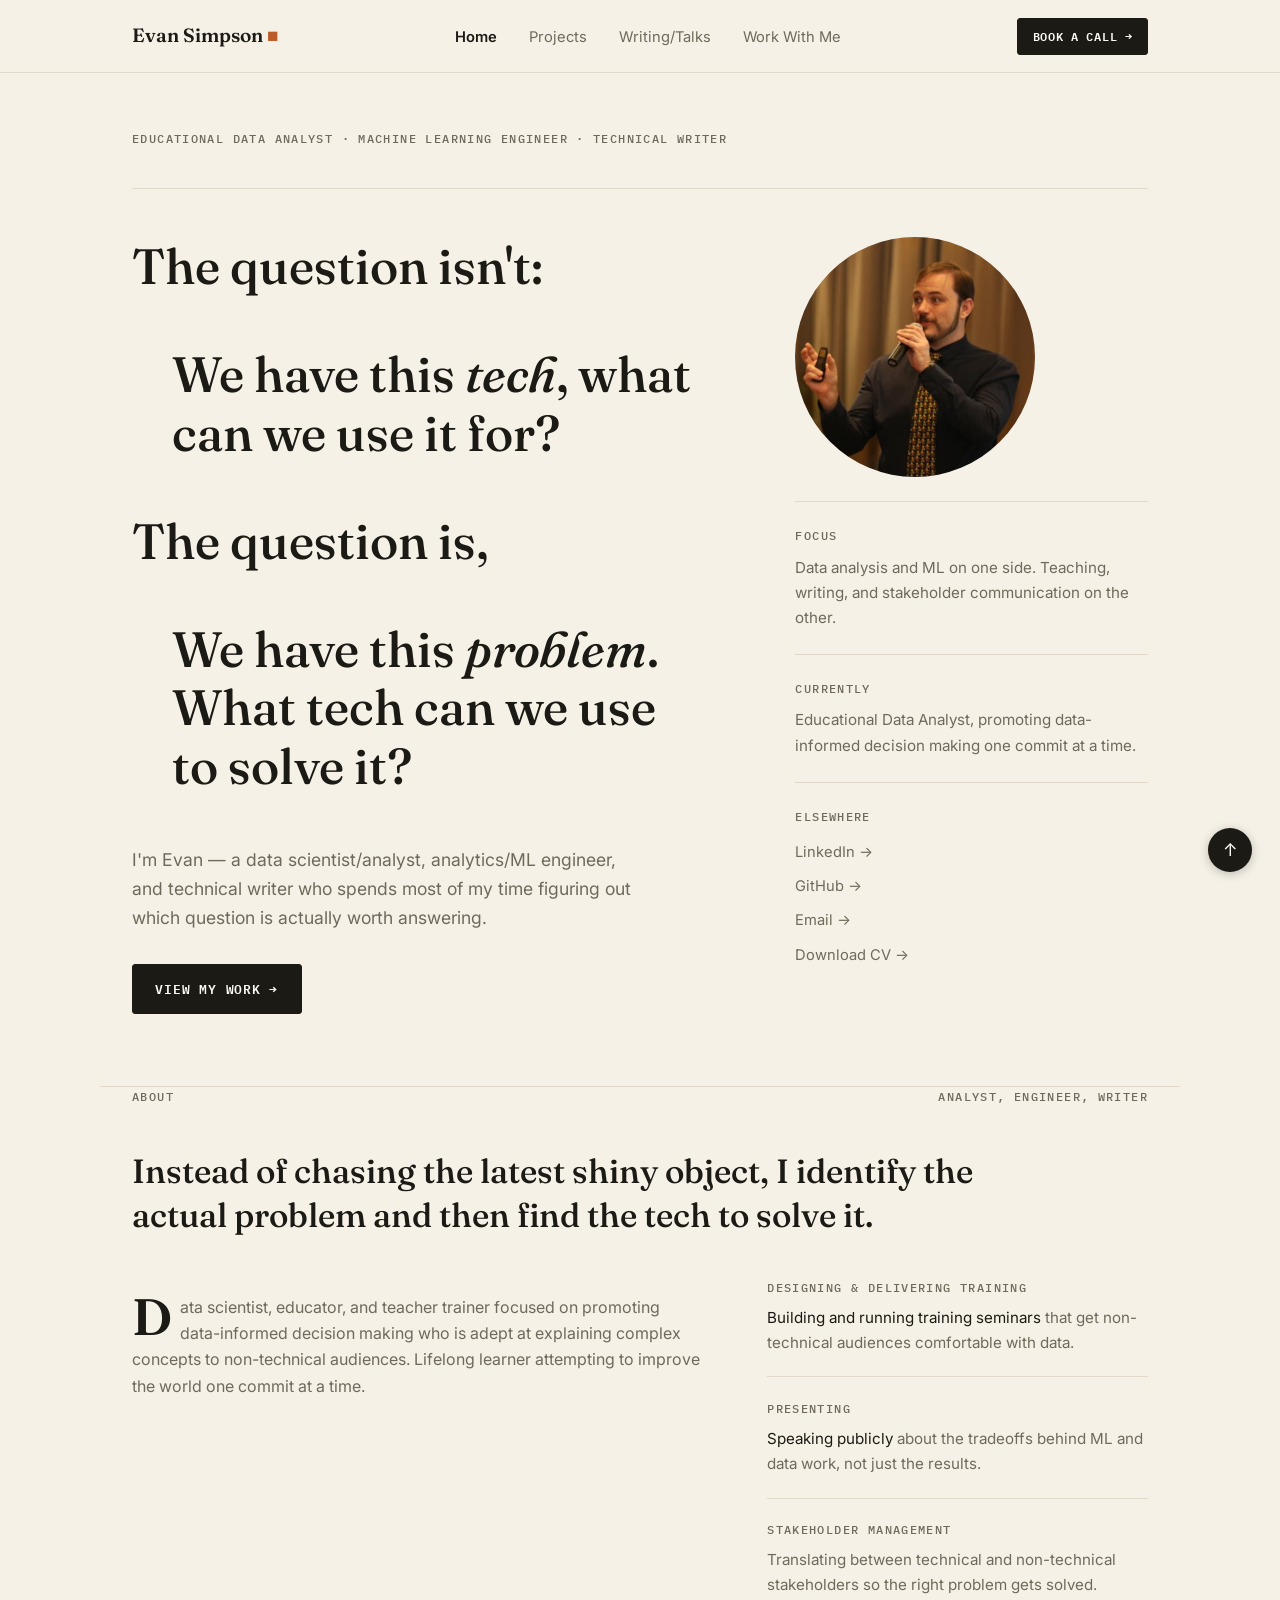
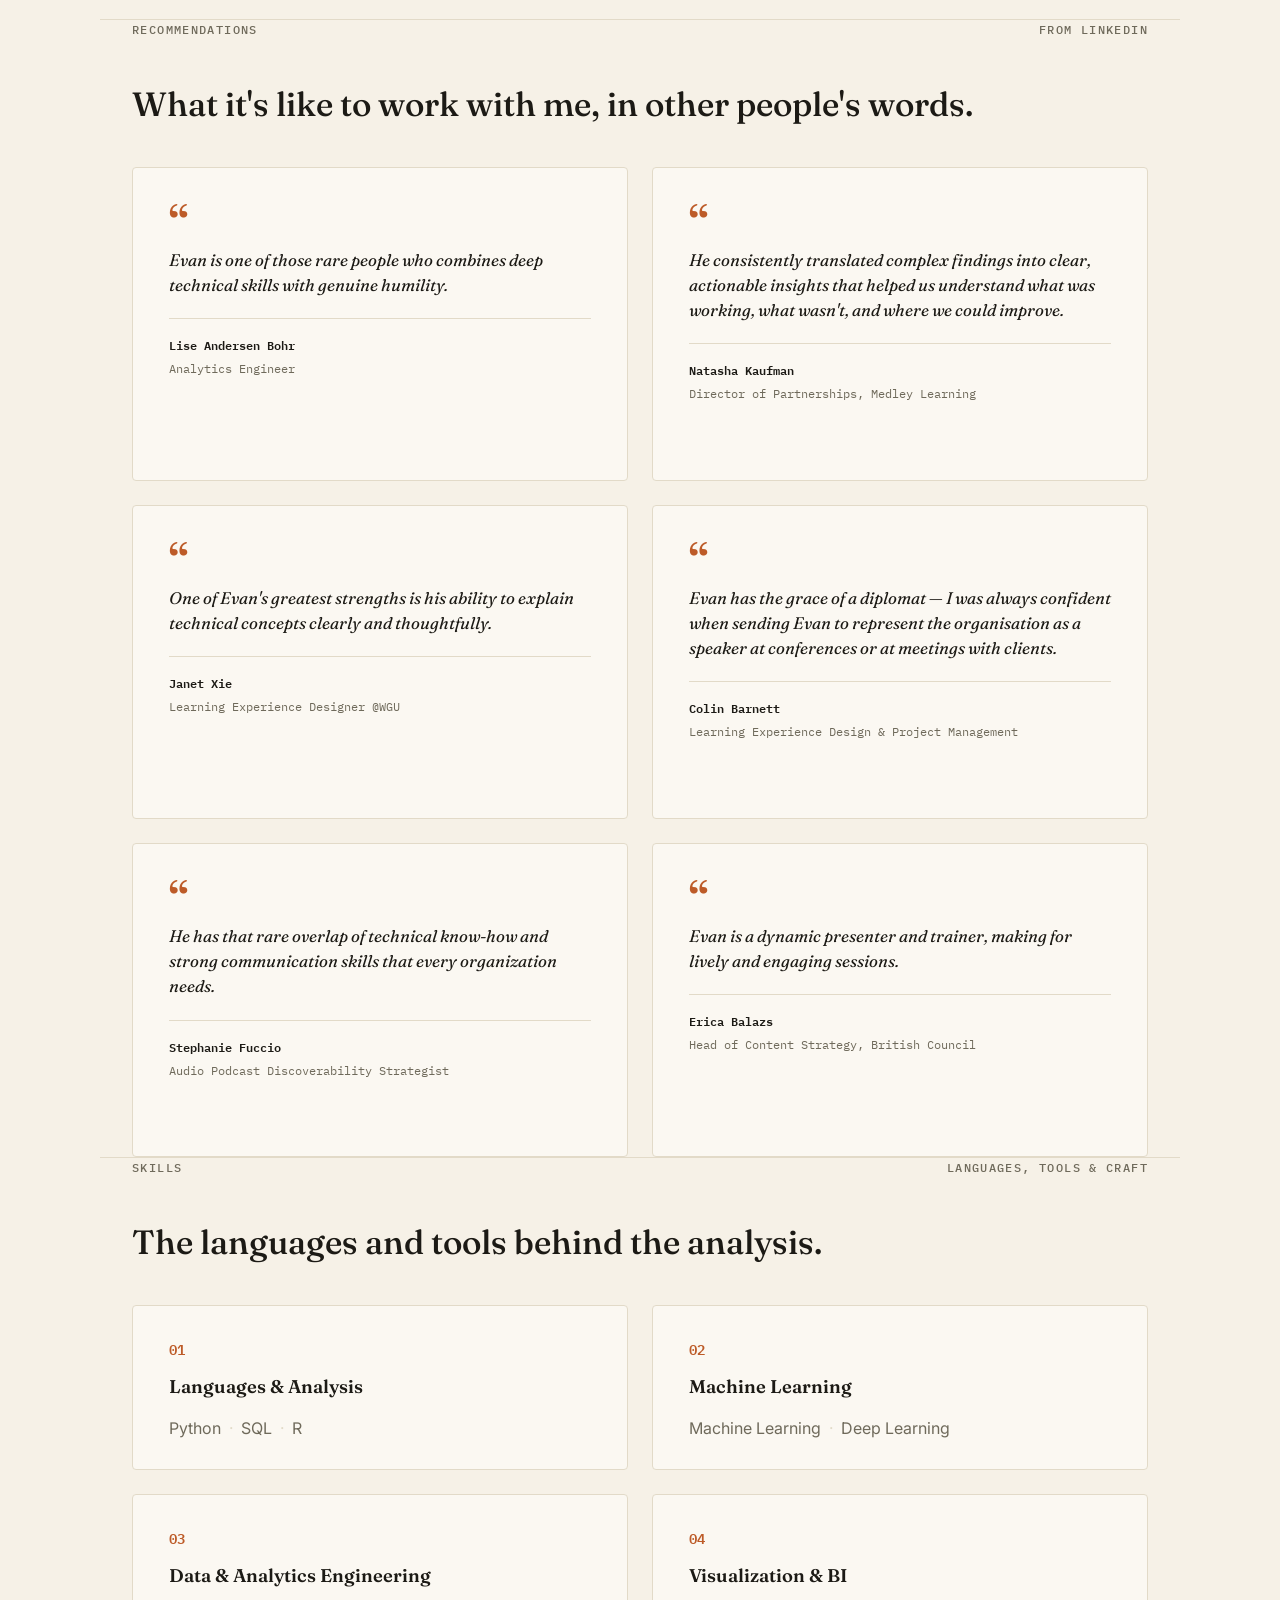
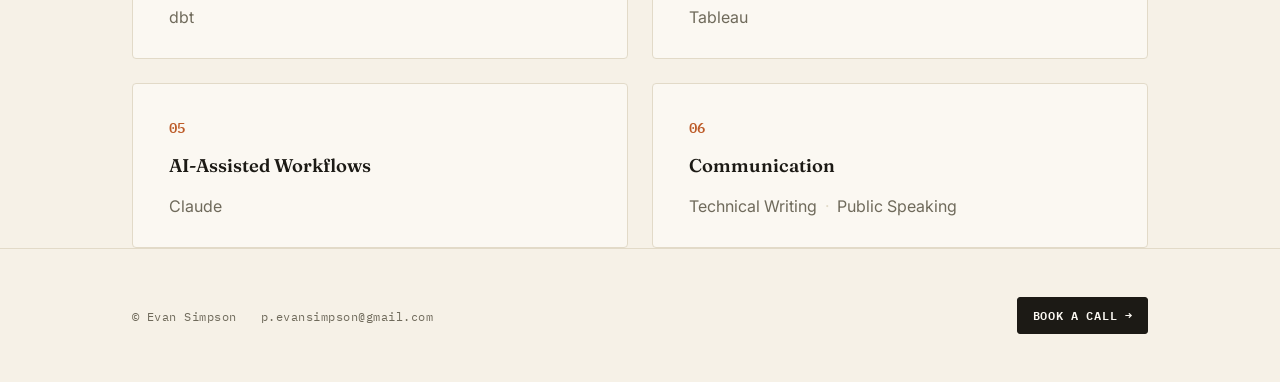
==== commit 9f69ad9a: "Feature: Creates 'Work with Me' page" ====
--- a/index.html
+++ b/index.html
@@ -9,6 +9,14 @@
         integrity="sha384-5sAR7xN1Nv6T6+dT2mhtzEpVJvfS3NScPQTrOxhwjIuvcA67KV2R5Jz6kr4abQsz" crossorigin="anonymous">
     <link rel="stylesheet" href="style.css">
     <title>Evan Simpson's Portfolio</title>
+    <!-- Google tag (gtag.js) -->
+    <script async src="https://www.googletagmanager.com/gtag/js?id=G-YDTLGT5H44"></script>
+    <script>
+        window.dataLayer = window.dataLayer || [];
+        function gtag() { dataLayer.push(arguments); }
+        gtag('js', new Date());
+        gtag('config', 'G-YDTLGT5H44');
+    </script>
 </head>
 
 <body>
@@ -20,6 +28,7 @@
                 <li><a href="index.html#top" class="active" aria-current="page">Home</a></li>
                 <li><a href="projects.html">Projects</a></li>
                 <li><a href="writing.html">Writing/Talks</a></li>
+                <li><a href="work-with-me.html">Work With Me</a></li>
             </ul>
             <div class="nav-actions">
                 <a href="https://calendar.app.google/dnzTmX29tyfsdHUd6" class="btn btn-sm nav-cta">Book a call &rarr;</a>
@@ -29,6 +38,7 @@
                         <li><a href="index.html#top" class="active" aria-current="page">Home</a></li>
                         <li><a href="projects.html">Projects</a></li>
                         <li><a href="writing.html">Writing/Talks</a></li>
+                        <li><a href="work-with-me.html">Work With Me</a></li>
                     </ul>
                 </details>
             </div>
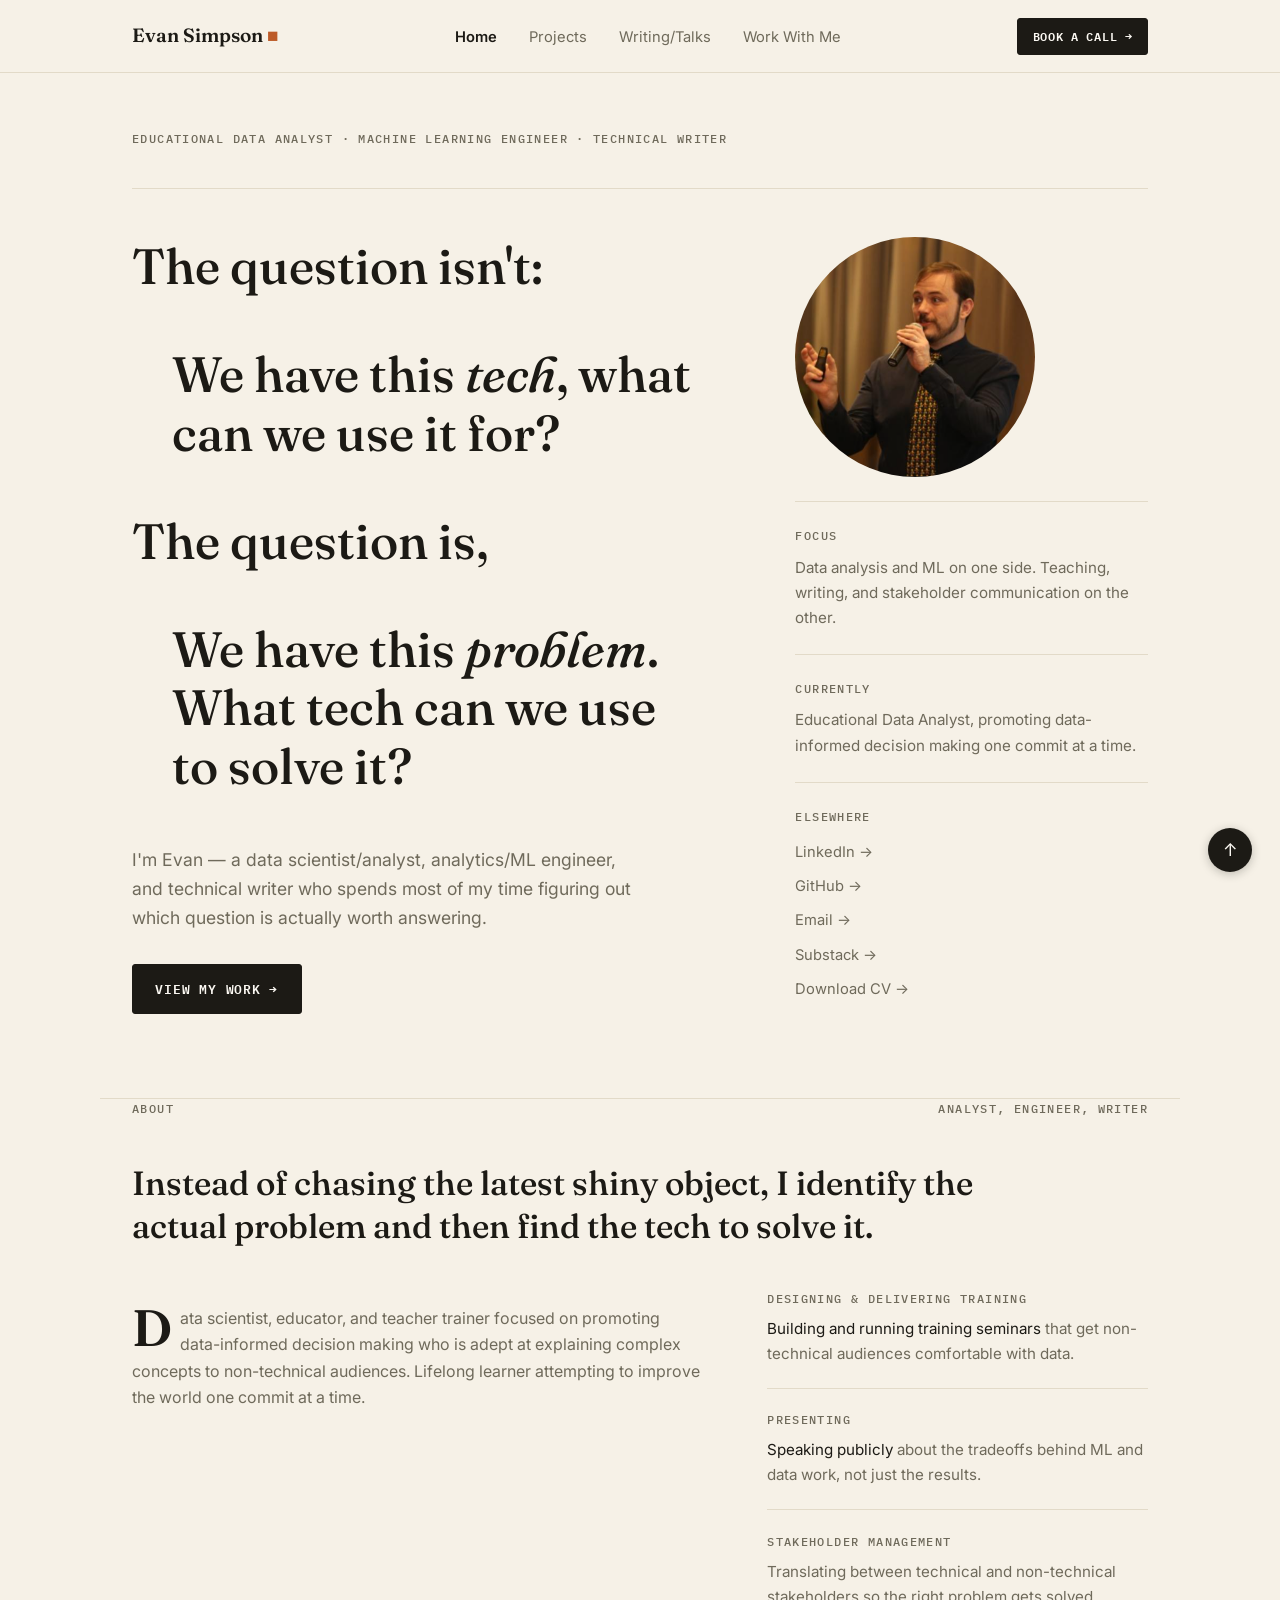
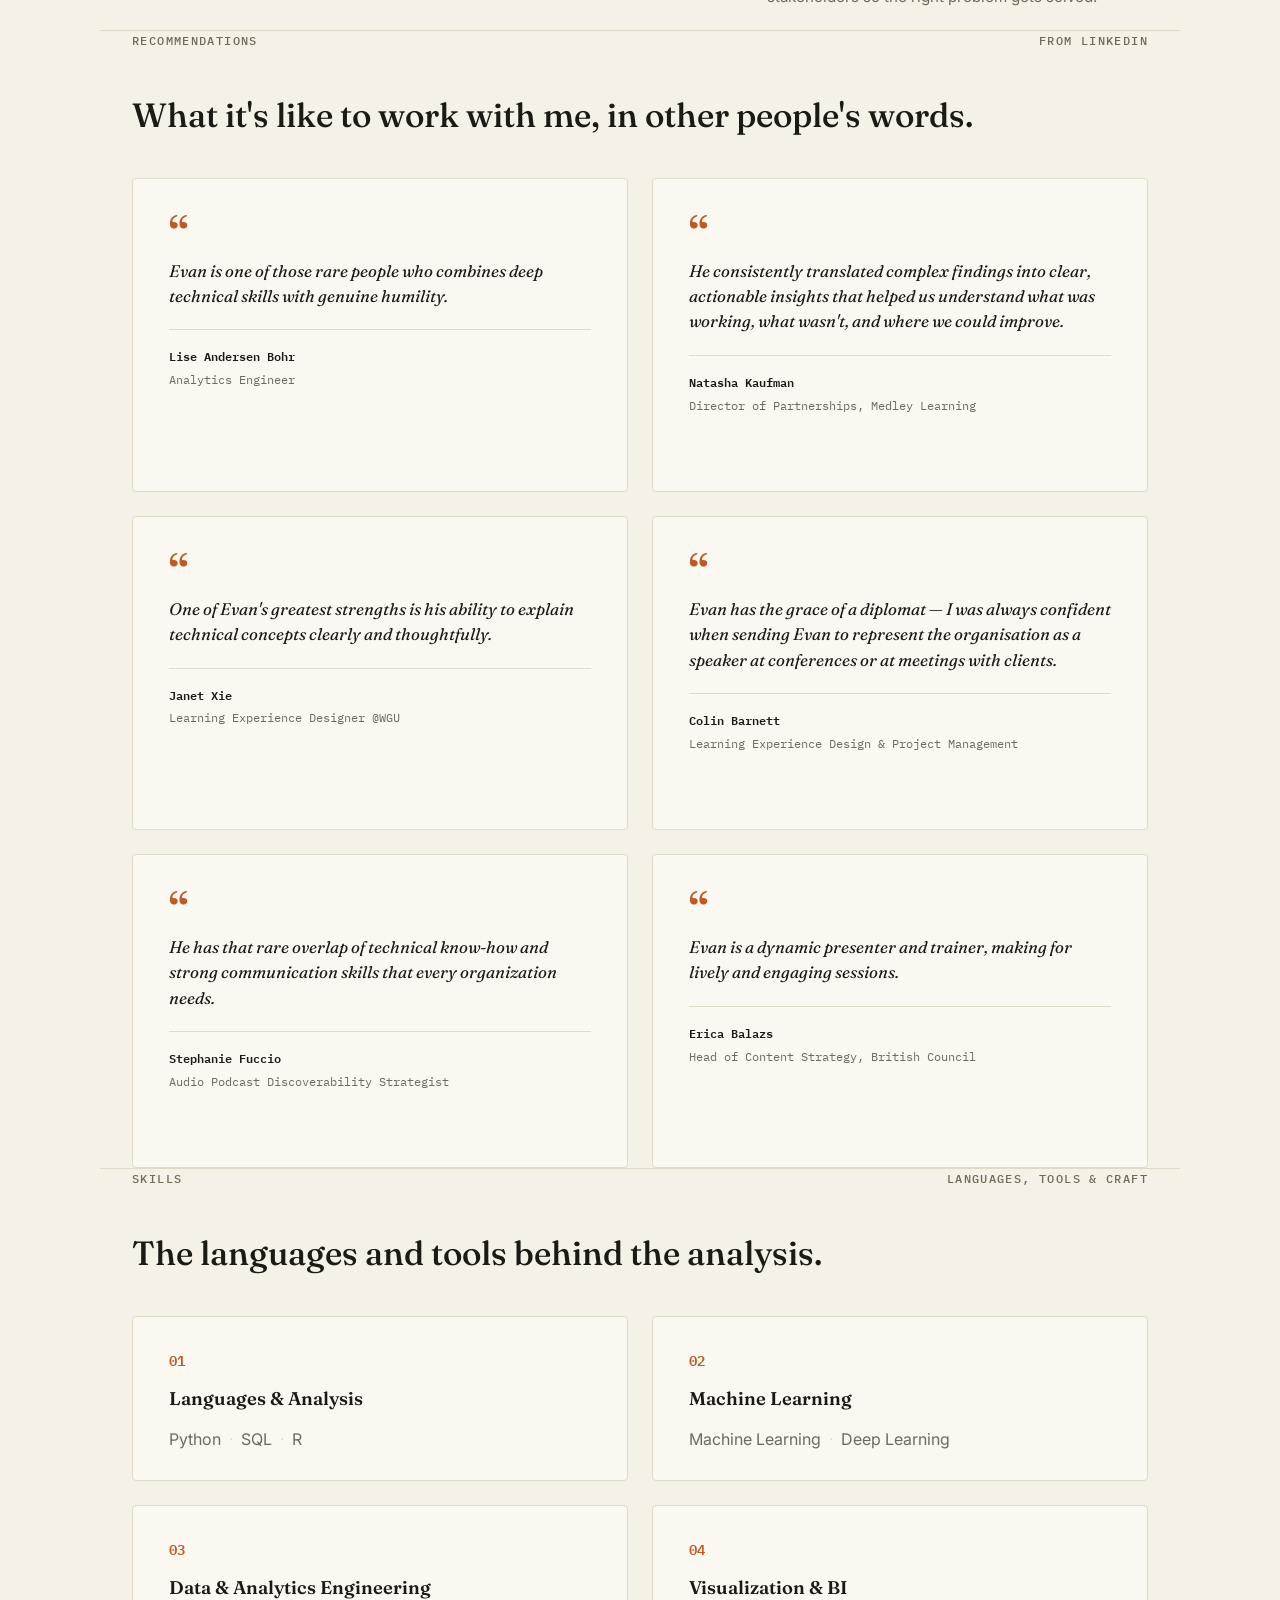
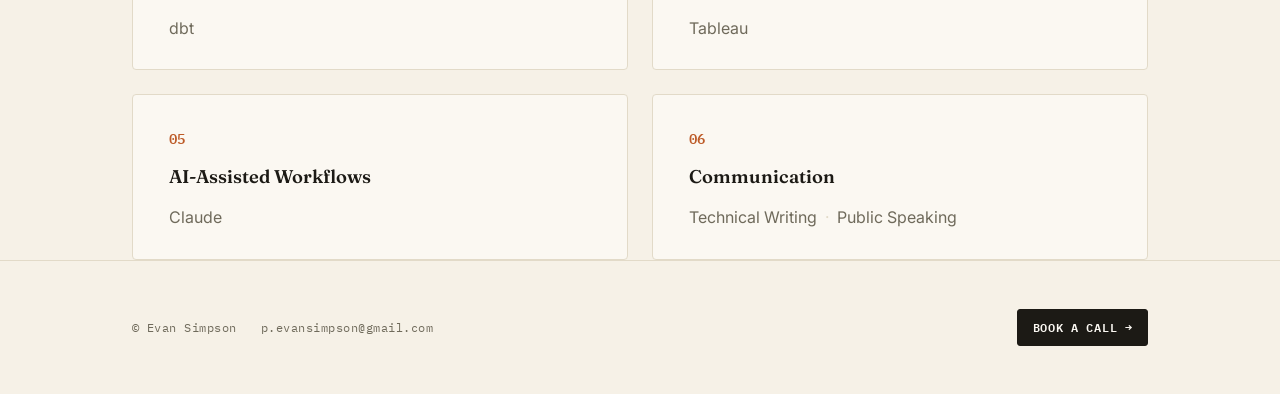
==== commit d3521346: "Feature: Adds link to substack" ====
--- a/index.html
+++ b/index.html
@@ -31,7 +31,8 @@
                 <li><a href="work-with-me.html">Work With Me</a></li>
             </ul>
             <div class="nav-actions">
-                <a href="https://calendar.app.google/dnzTmX29tyfsdHUd6" class="btn btn-sm nav-cta">Book a call &rarr;</a>
+                <a href="https://calendar.app.google/dnzTmX29tyfsdHUd6" class="btn btn-sm nav-cta">Book a call
+                    &rarr;</a>
                 <details class="nav-toggle">
                     <summary>Menu</summary>
                     <ul>
@@ -82,6 +83,8 @@
                             <li><a href="https://www.linkedin.com/in/evansimpson1/">LinkedIn &rarr;</a></li>
                             <li><a href="https://github.com/educatorsRlearners">GitHub &rarr;</a></li>
                             <li><a href="mailto:p.evansimpson@gmail.com">Email &rarr;</a></li>
+                            <li><a href="https://notesfromafullstackdatascientist.substack.com/">Substack &rarr;</a>
+                            </li>
                             <li><a
                                     href="https://github.com/educatorsRlearners/portfolio.github.io/blob/master/evan_simpson_cv.pdf">Download
                                     CV &rarr;</a></li>
